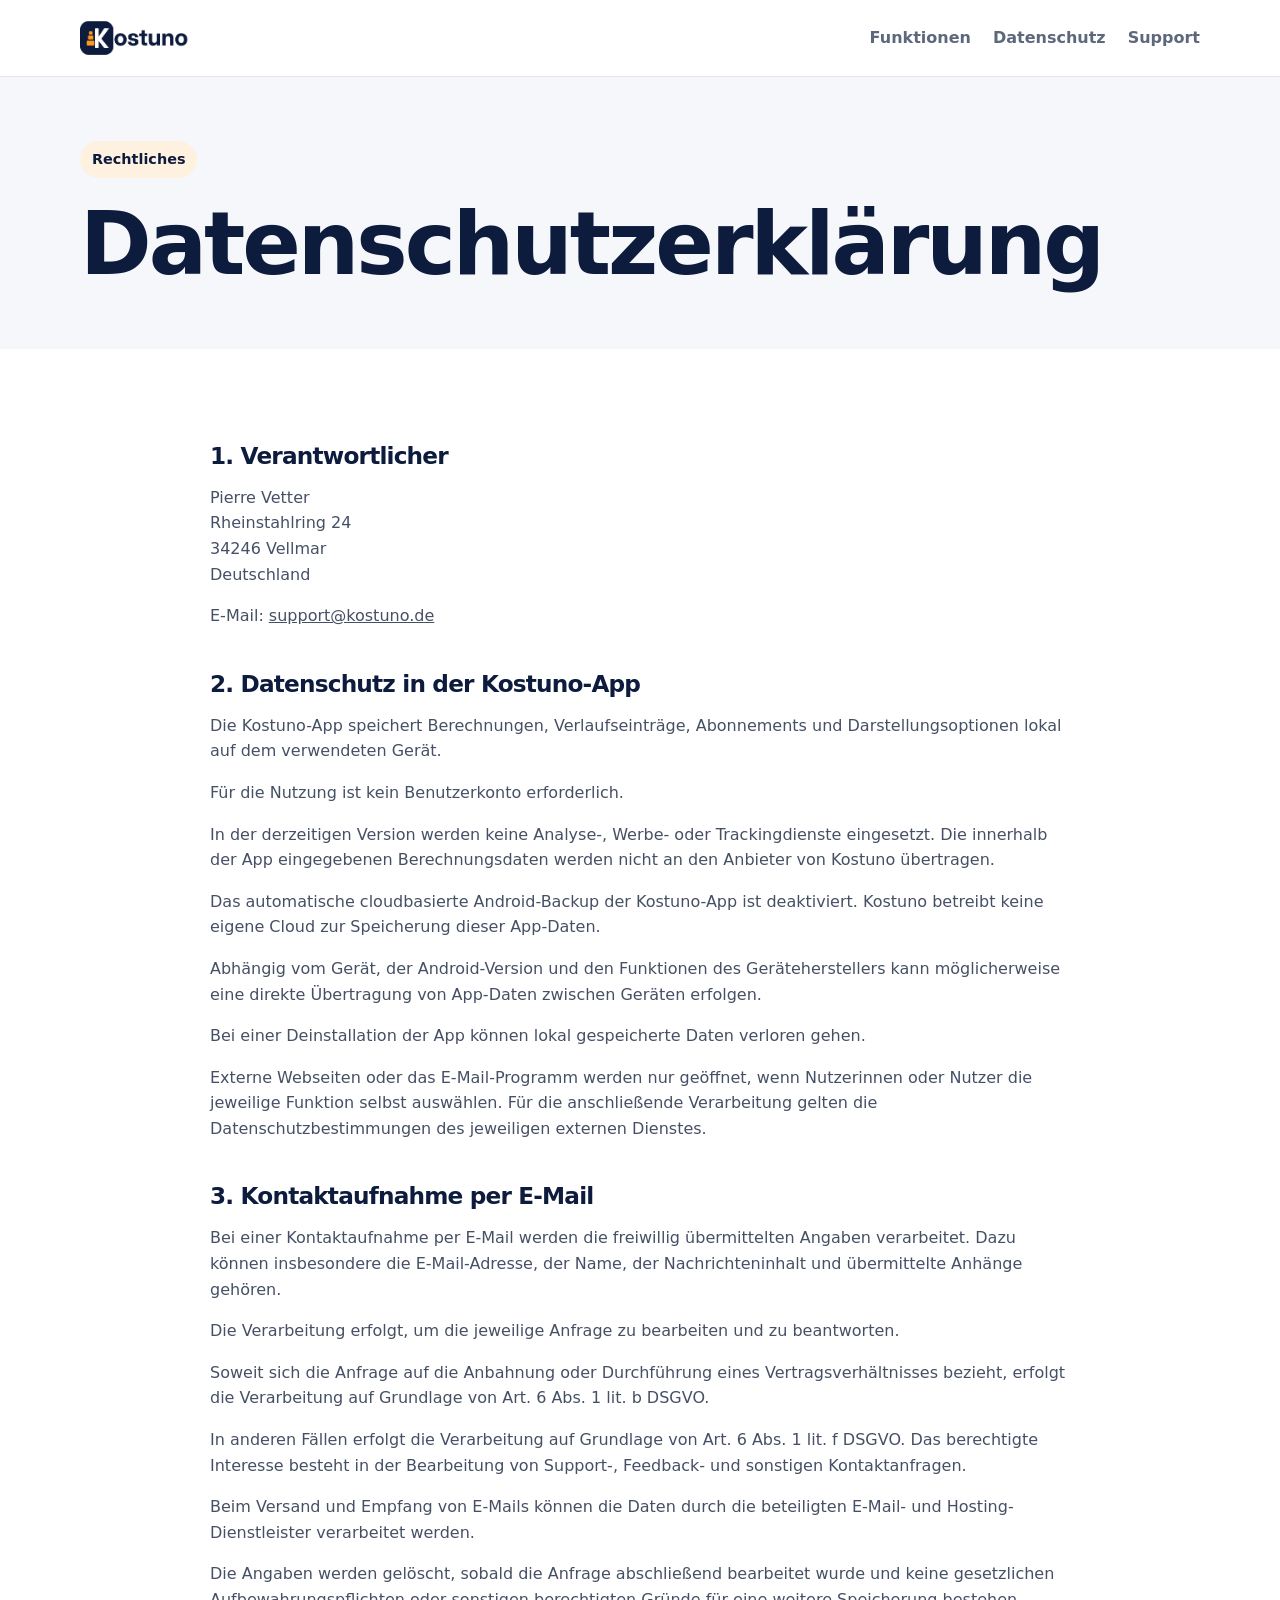
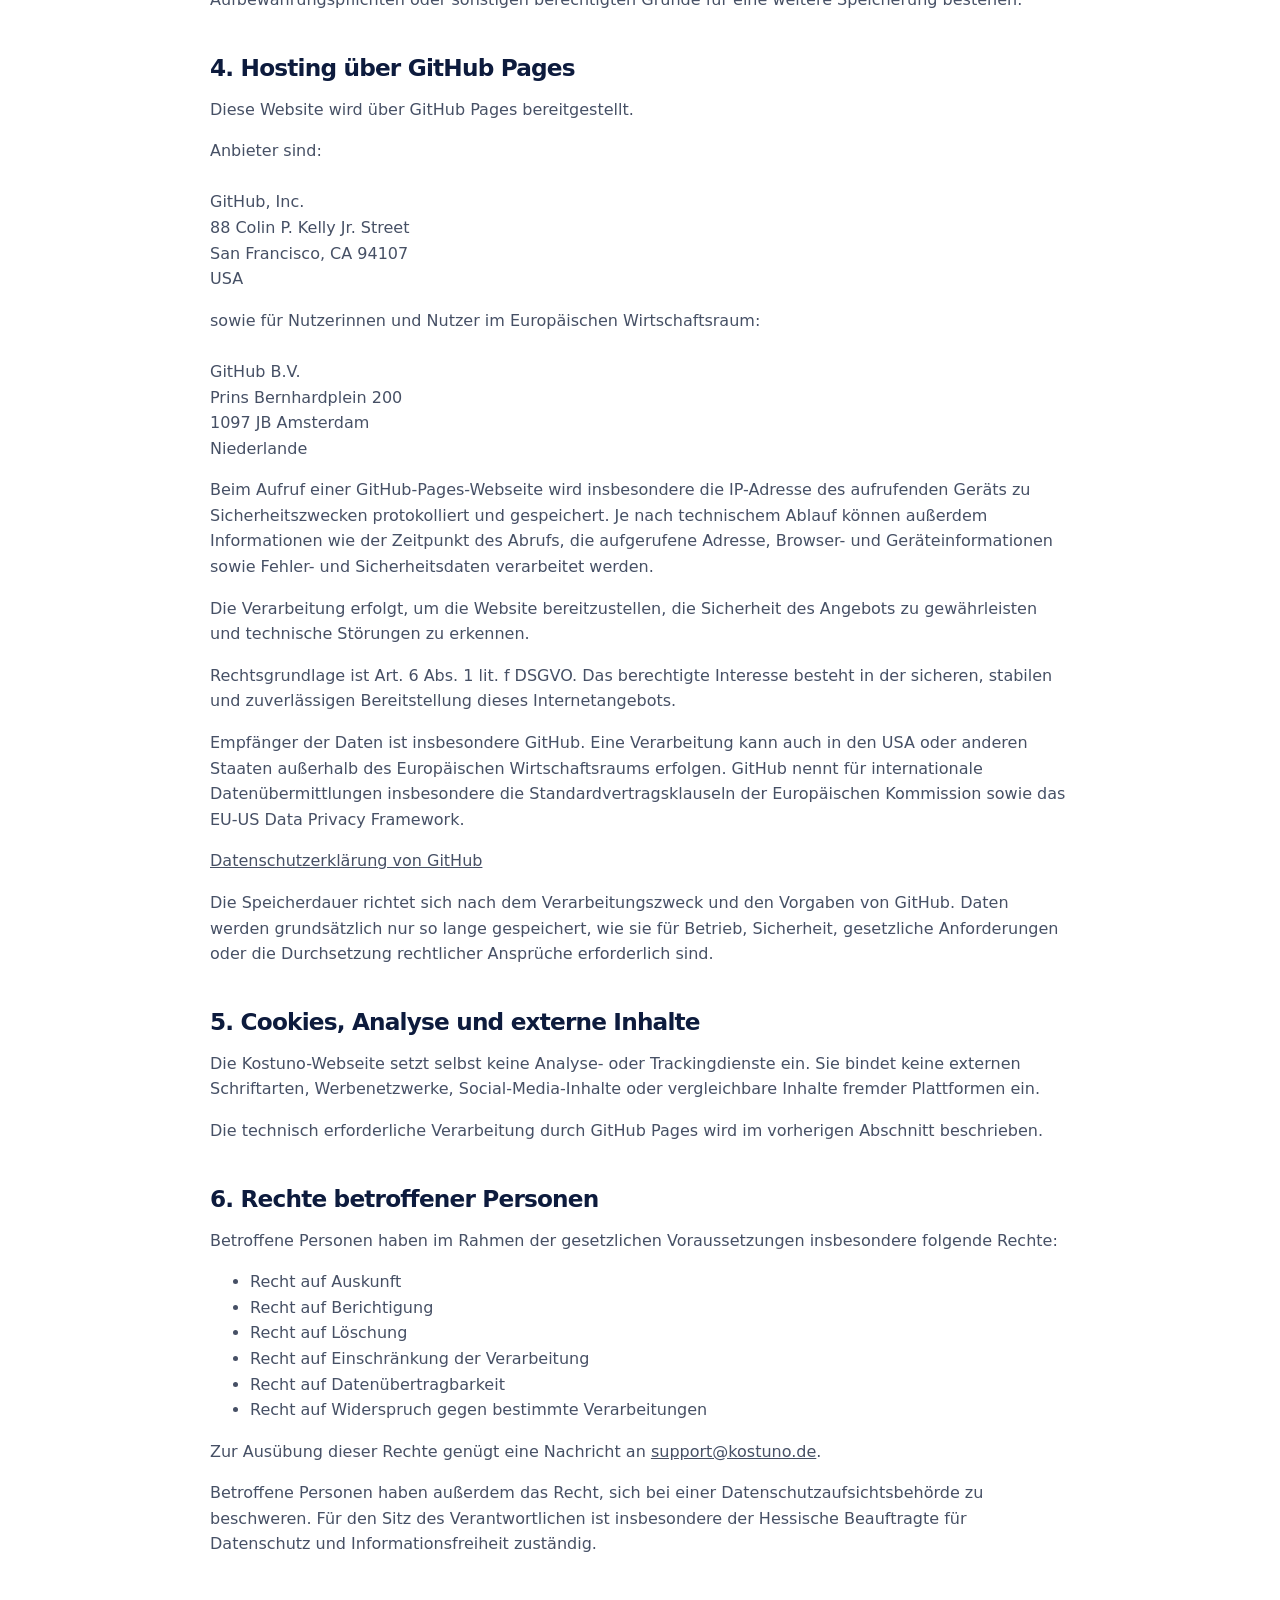
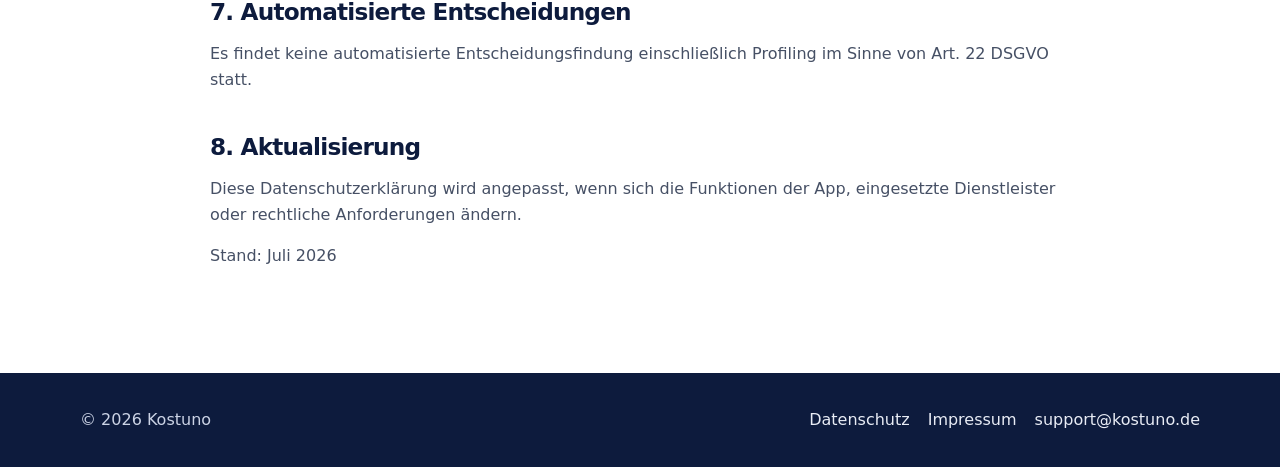
==== datenschutz/index.html @ 2912f92c "Kostuno Wortmarke im Website-Header vereinheitlicht" ====
<!doctype html>
<html lang="de">
<head>
  <meta charset="utf-8"><meta name="viewport" content="width=device-width, initial-scale=1">
  <title>Datenschutzerklärung – Kostuno</title>
  <link rel="icon" href="/assets/kostuno-logo.svg" type="image/svg+xml">
  <link rel="stylesheet" href="/assets/styles.css">
</head>
<body>
<header class="site-header">
  <div class="container header-inner">
    <a class="brand" href="/">
      <img src="/assets/kostuno-header-wordmark.png" alt="Kostuno">
    </a>
    <nav class="nav" aria-label="Hauptnavigation">
      <a href="/#funktionen">Funktionen</a>
      <a href="/datenschutz/">Datenschutz</a>
      <a href="mailto:support@kostuno.de">Support</a>
    </nav>
  </div>
</header>
<main>
  <section class="legal-hero"><div class="container"><p class="eyebrow">Rechtliches</p><h1>Datenschutzerklärung</h1></div></section>
  <article class="legal-layout">
    <h2>1. Verantwortlicher</h2>
    <p>
      Pierre Vetter<br>
      Rheinstahlring 24<br>
      34246 Vellmar<br>
      Deutschland
    </p>
    <p>E-Mail: <a href="mailto:support@kostuno.de">support@kostuno.de</a></p>

    <h2>2. Datenschutz in der Kostuno-App</h2>
    <p>Die Kostuno-App speichert Berechnungen, Verlaufseinträge, Abonnements und Darstellungsoptionen lokal auf dem verwendeten Gerät.</p>
    <p>Für die Nutzung ist kein Benutzerkonto erforderlich.</p>
    <p>In der derzeitigen Version werden keine Analyse-, Werbe- oder Trackingdienste eingesetzt. Die innerhalb der App eingegebenen Berechnungsdaten werden nicht an den Anbieter von Kostuno übertragen.</p>
    <p>Das automatische cloudbasierte Android-Backup der Kostuno-App ist deaktiviert. Kostuno betreibt keine eigene Cloud zur Speicherung dieser App-Daten.</p>
    <p>Abhängig vom Gerät, der Android-Version und den Funktionen des Geräteherstellers kann möglicherweise eine direkte Übertragung von App-Daten zwischen Geräten erfolgen.</p>
    <p>Bei einer Deinstallation der App können lokal gespeicherte Daten verloren gehen.</p>
    <p>Externe Webseiten oder das E-Mail-Programm werden nur geöffnet, wenn Nutzerinnen oder Nutzer die jeweilige Funktion selbst auswählen. Für die anschließende Verarbeitung gelten die Datenschutzbestimmungen des jeweiligen externen Dienstes.</p>

    <h2>3. Kontaktaufnahme per E-Mail</h2>
    <p>Bei einer Kontaktaufnahme per E-Mail werden die freiwillig übermittelten Angaben verarbeitet. Dazu können insbesondere die E-Mail-Adresse, der Name, der Nachrichteninhalt und übermittelte Anhänge gehören.</p>
    <p>Die Verarbeitung erfolgt, um die jeweilige Anfrage zu bearbeiten und zu beantworten.</p>
    <p>Soweit sich die Anfrage auf die Anbahnung oder Durchführung eines Vertragsverhältnisses bezieht, erfolgt die Verarbeitung auf Grundlage von Art. 6 Abs. 1 lit. b DSGVO.</p>
    <p>In anderen Fällen erfolgt die Verarbeitung auf Grundlage von Art. 6 Abs. 1 lit. f DSGVO. Das berechtigte Interesse besteht in der Bearbeitung von Support-, Feedback- und sonstigen Kontaktanfragen.</p>
    <p>Beim Versand und Empfang von E-Mails können die Daten durch die beteiligten E-Mail- und Hosting-Dienstleister verarbeitet werden.</p>
    <p>Die Angaben werden gelöscht, sobald die Anfrage abschließend bearbeitet wurde und keine gesetzlichen Aufbewahrungspflichten oder sonstigen berechtigten Gründe für eine weitere Speicherung bestehen.</p>

    <h2>4. Hosting über GitHub Pages</h2>
    <p>Diese Website wird über GitHub Pages bereitgestellt.</p>
    <p>
      Anbieter sind:<br><br>
      GitHub, Inc.<br>
      88 Colin P. Kelly Jr. Street<br>
      San Francisco, CA 94107<br>
      USA
    </p>
    <p>
      sowie für Nutzerinnen und Nutzer im Europäischen Wirtschaftsraum:<br><br>
      GitHub B.V.<br>
      Prins Bernhardplein 200<br>
      1097 JB Amsterdam<br>
      Niederlande
    </p>
    <p>Beim Aufruf einer GitHub-Pages-Webseite wird insbesondere die IP-Adresse des aufrufenden Geräts zu Sicherheitszwecken protokolliert und gespeichert. Je nach technischem Ablauf können außerdem Informationen wie der Zeitpunkt des Abrufs, die aufgerufene Adresse, Browser- und Geräteinformationen sowie Fehler- und Sicherheitsdaten verarbeitet werden.</p>
    <p>Die Verarbeitung erfolgt, um die Website bereitzustellen, die Sicherheit des Angebots zu gewährleisten und technische Störungen zu erkennen.</p>
    <p>Rechtsgrundlage ist Art. 6 Abs. 1 lit. f DSGVO. Das berechtigte Interesse besteht in der sicheren, stabilen und zuverlässigen Bereitstellung dieses Internetangebots.</p>
    <p>Empfänger der Daten ist insbesondere GitHub. Eine Verarbeitung kann auch in den USA oder anderen Staaten außerhalb des Europäischen Wirtschaftsraums erfolgen. GitHub nennt für internationale Datenübermittlungen insbesondere die Standardvertragsklauseln der Europäischen Kommission sowie das EU-US Data Privacy Framework.</p>
    <p><a href="https://docs.github.com/en/site-policy/privacy-policies/github-general-privacy-statement" target="_blank" rel="noopener noreferrer">Datenschutzerklärung von GitHub</a></p>
    <p>Die Speicherdauer richtet sich nach dem Verarbeitungszweck und den Vorgaben von GitHub. Daten werden grundsätzlich nur so lange gespeichert, wie sie für Betrieb, Sicherheit, gesetzliche Anforderungen oder die Durchsetzung rechtlicher Ansprüche erforderlich sind.</p>

    <h2>5. Cookies, Analyse und externe Inhalte</h2>
    <p>Die Kostuno-Webseite setzt selbst keine Analyse- oder Trackingdienste ein. Sie bindet keine externen Schriftarten, Werbenetzwerke, Social-Media-Inhalte oder vergleichbare Inhalte fremder Plattformen ein.</p>
    <p>Die technisch erforderliche Verarbeitung durch GitHub Pages wird im vorherigen Abschnitt beschrieben.</p>

    <h2>6. Rechte betroffener Personen</h2>
    <p>Betroffene Personen haben im Rahmen der gesetzlichen Voraussetzungen insbesondere folgende Rechte:</p>
    <ul>
      <li>Recht auf Auskunft</li>
      <li>Recht auf Berichtigung</li>
      <li>Recht auf Löschung</li>
      <li>Recht auf Einschränkung der Verarbeitung</li>
      <li>Recht auf Datenübertragbarkeit</li>
      <li>Recht auf Widerspruch gegen bestimmte Verarbeitungen</li>
    </ul>
    <p>Zur Ausübung dieser Rechte genügt eine Nachricht an <a href="mailto:support@kostuno.de">support@kostuno.de</a>.</p>
    <p>Betroffene Personen haben außerdem das Recht, sich bei einer Datenschutzaufsichtsbehörde zu beschweren. Für den Sitz des Verantwortlichen ist insbesondere der Hessische Beauftragte für Datenschutz und Informationsfreiheit zuständig.</p>

    <h2>7. Automatisierte Entscheidungen</h2>
    <p>Es findet keine automatisierte Entscheidungsfindung einschließlich Profiling im Sinne von Art. 22 DSGVO statt.</p>

    <h2>8. Aktualisierung</h2>
    <p>Diese Datenschutzerklärung wird angepasst, wenn sich die Funktionen der App, eingesetzte Dienstleister oder rechtliche Anforderungen ändern.</p>
    <p>Stand: Juli 2026</p>
  </article>
</main>
<footer class="site-footer">
  <div class="container footer-inner">
    <div>© 2026 Kostuno</div>
    <div class="footer-links">
      <a href="/datenschutz/">Datenschutz</a>
      <a href="/impressum/">Impressum</a>
      <a href="mailto:support@kostuno.de">support@kostuno.de</a>
    </div>
  </div>
</footer>
</body>
</html>
---- assets/styles.css ----
:root {
  --navy: #0d1b3d;
  --navy-soft: #16264d;
  --orange: #ff9a1f;
  --orange-soft: #fff1df;
  --ink: #172033;
  --muted: #5e687c;
  --surface: #ffffff;
  --surface-soft: #f5f7fb;
  --line: #dde3ee;
  --shadow: 0 20px 55px rgba(13, 27, 61, 0.12);
  --radius-lg: 28px;
  --radius-md: 18px;
  --radius-sm: 12px;
  --max-width: 1120px;
}
* { box-sizing: border-box; }
html { scroll-behavior: smooth; }
body {
  margin: 0;
  color: var(--ink);
  background: var(--surface);
  font-family: Inter, ui-sans-serif, system-ui, -apple-system, BlinkMacSystemFont, "Segoe UI", sans-serif;
  line-height: 1.6;
  -webkit-font-smoothing: antialiased;
}
a { color: inherit; }
img, svg { display: block; max-width: 100%; }
.container { width: min(calc(100% - 40px), var(--max-width)); margin-inline: auto; }
.site-header {
  position: sticky; top: 0; z-index: 10;
  border-bottom: 1px solid rgba(221, 227, 238, 0.9);
  background: rgba(255,255,255,.92); backdrop-filter: blur(16px);
}
.header-inner { min-height: 76px; display: flex; align-items: center; justify-content: space-between; gap: 24px; }
.brand {
  display: inline-flex; align-items: center; text-decoration: none;
}
.brand img { width: auto; height: 42px; }
.nav { display: flex; align-items: center; gap: 22px; }
.nav a { text-decoration: none; color: var(--muted); font-weight: 650; }
.nav a:hover, .nav a:focus-visible { color: var(--navy); }
.hero {
  overflow: hidden; padding: 86px 0 76px;
  background: radial-gradient(circle at 80% 16%, rgba(255,154,31,.18), transparent 28rem),
              linear-gradient(180deg, #fff 0%, #f7f9fd 100%);
}
.hero-grid { display: grid; grid-template-columns: 1.08fr .92fr; align-items: center; gap: 64px; }
.eyebrow {
  display: inline-flex; align-items: center; gap: 8px; margin: 0 0 18px; padding: 7px 12px;
  border-radius: 999px; color: var(--navy); background: var(--orange-soft);
  font-size: .9rem; font-weight: 750;
}
h1,h2,h3 { margin-top: 0; color: var(--navy); line-height: 1.12; letter-spacing: -.035em; }
h1 { max-width: 760px; margin-bottom: 24px; font-size: clamp(2.8rem,7vw,5.4rem); }
h2 { font-size: clamp(2rem,4vw,3.15rem); }
h3 { font-size: 1.25rem; }
.lead { max-width: 670px; margin: 0 0 30px; color: var(--muted); font-size: clamp(1.08rem,2vw,1.28rem); }
.actions { display: flex; flex-wrap: wrap; gap: 14px; align-items: center; }
.button {
  display: inline-flex; min-height: 50px; align-items: center; justify-content: center; gap: 9px;
  padding: 12px 20px; border: 1px solid transparent; border-radius: 14px;
  text-decoration: none; font-weight: 760;
}
.button-primary { color: #fff; background: var(--navy); box-shadow: 0 12px 26px rgba(13,27,61,.2); }
.button-secondary { color: var(--navy); border-color: var(--line); background: var(--surface); }
.button-disabled { color: #7a8291; border-color: var(--line); background: #eef1f6; cursor: not-allowed; }
.hero-note { margin-top: 18px; color: var(--muted); font-size: .92rem; }
.phone-shell {
  width: min(100%,390px); margin-inline: auto; padding: 14px; border-radius: 42px;
  background: var(--navy); box-shadow: var(--shadow); transform: rotate(2deg);
}
.phone-screen { min-height: 620px; padding: 34px 24px 24px; border-radius: 31px; background: var(--surface-soft); }
.phone-logo { width: 74px; height: 74px; margin-bottom: 26px; padding: 11px; border-radius: 21px; background: var(--navy); }
.phone-title { margin-bottom: 5px; font-size: 1.72rem; font-weight: 850; color: var(--navy); }
.phone-subtitle { margin: 0 0 24px; color: var(--muted); }
.mini-card {
  display: grid; grid-template-columns: 48px 1fr; align-items: center; gap: 14px;
  margin-bottom: 13px; padding: 16px; border: 1px solid var(--line); border-radius: 17px;
  background: var(--surface); box-shadow: 0 8px 24px rgba(13,27,61,.05);
}
.mini-icon {
  display: grid; width: 48px; height: 48px; place-items: center; border-radius: 14px;
  color: var(--navy); background: var(--orange-soft); font-size: 1.4rem;
}
.mini-card strong { display: block; color: var(--navy); }
.mini-card span { color: var(--muted); font-size: .88rem; }
.section { padding: 86px 0; }
.section-soft { background: var(--surface-soft); }
.section-heading { max-width: 760px; margin-bottom: 42px; }
.section-heading p { color: var(--muted); font-size: 1.08rem; }
.feature-grid { display: grid; grid-template-columns: repeat(4,1fr); gap: 18px; }
.feature-card {
  padding: 24px; border: 1px solid var(--line); border-radius: var(--radius-md);
  background: var(--surface); box-shadow: 0 10px 30px rgba(13,27,61,.055);
}
.feature-symbol {
  display: grid; width: 48px; height: 48px; margin-bottom: 18px; place-items: center;
  border-radius: 14px; color: var(--navy); background: var(--orange-soft); font-size: 1.38rem;
}
.feature-card p { margin-bottom: 0; color: var(--muted); }
.privacy-panel {
  display: grid; grid-template-columns: auto 1fr; gap: 26px; padding: 34px;
  border-radius: var(--radius-lg); color: #fff; background: var(--navy); box-shadow: var(--shadow);
}
.privacy-icon {
  display: grid; width: 66px; height: 66px; place-items: center; border-radius: 19px;
  color: var(--navy); background: var(--orange); font-size: 1.8rem;
}
.privacy-panel h2 { margin-bottom: 12px; color: #fff; }
.privacy-panel p { margin: 0; color: #d7deee; }
.cta-card {
  display: flex; align-items: center; justify-content: space-between; gap: 28px; padding: 36px;
  border: 1px solid var(--line); border-radius: var(--radius-lg);
  background: var(--surface); box-shadow: var(--shadow);
}
.cta-card p { margin-bottom: 0; color: var(--muted); }
.site-footer { padding: 34px 0; color: #cbd3e5; background: var(--navy); }
.footer-inner { display: flex; align-items: center; justify-content: space-between; gap: 24px; }
.footer-links { display: flex; flex-wrap: wrap; gap: 18px; }
.footer-links a { color: #e8ecf5; text-decoration: none; }
.legal-hero { padding: 64px 0 32px; background: var(--surface-soft); }
.legal-layout { width: min(calc(100% - 40px),860px); margin: 0 auto; padding: 52px 0 88px; }
.notice {
  margin-bottom: 28px; padding: 18px 20px; border: 1px solid #f3c688;
  border-radius: var(--radius-sm); color: #68400d; background: #fff7ea;
}
.legal-layout h2 { margin-top: 42px; margin-bottom: 14px; font-size: 1.45rem; }
.legal-layout p, .legal-layout li { color: #465065; }
.placeholder {
  display: inline-block; padding: 1px 6px; border-radius: 5px;
  color: #8e3b00; background: #ffe6cd; font-weight: 720;
}
@media (max-width: 900px) {
  .hero-grid { grid-template-columns: 1fr; }
  .phone-shell { width: min(100%,360px); }
  .feature-grid { grid-template-columns: repeat(2,1fr); }
  .cta-card { align-items: flex-start; flex-direction: column; }
}
@media (max-width: 640px) {
  .container { width: min(calc(100% - 28px),var(--max-width)); }
  .header-inner { min-height: 68px; }
  .nav a:not(:last-child) { display: none; }
  .hero { padding: 58px 0; }
  .section { padding: 64px 0; }
  .feature-grid { grid-template-columns: 1fr; }
  .privacy-panel { grid-template-columns: 1fr; }
  .footer-inner { align-items: flex-start; flex-direction: column; }
  .phone-screen { min-height: 560px; }
}
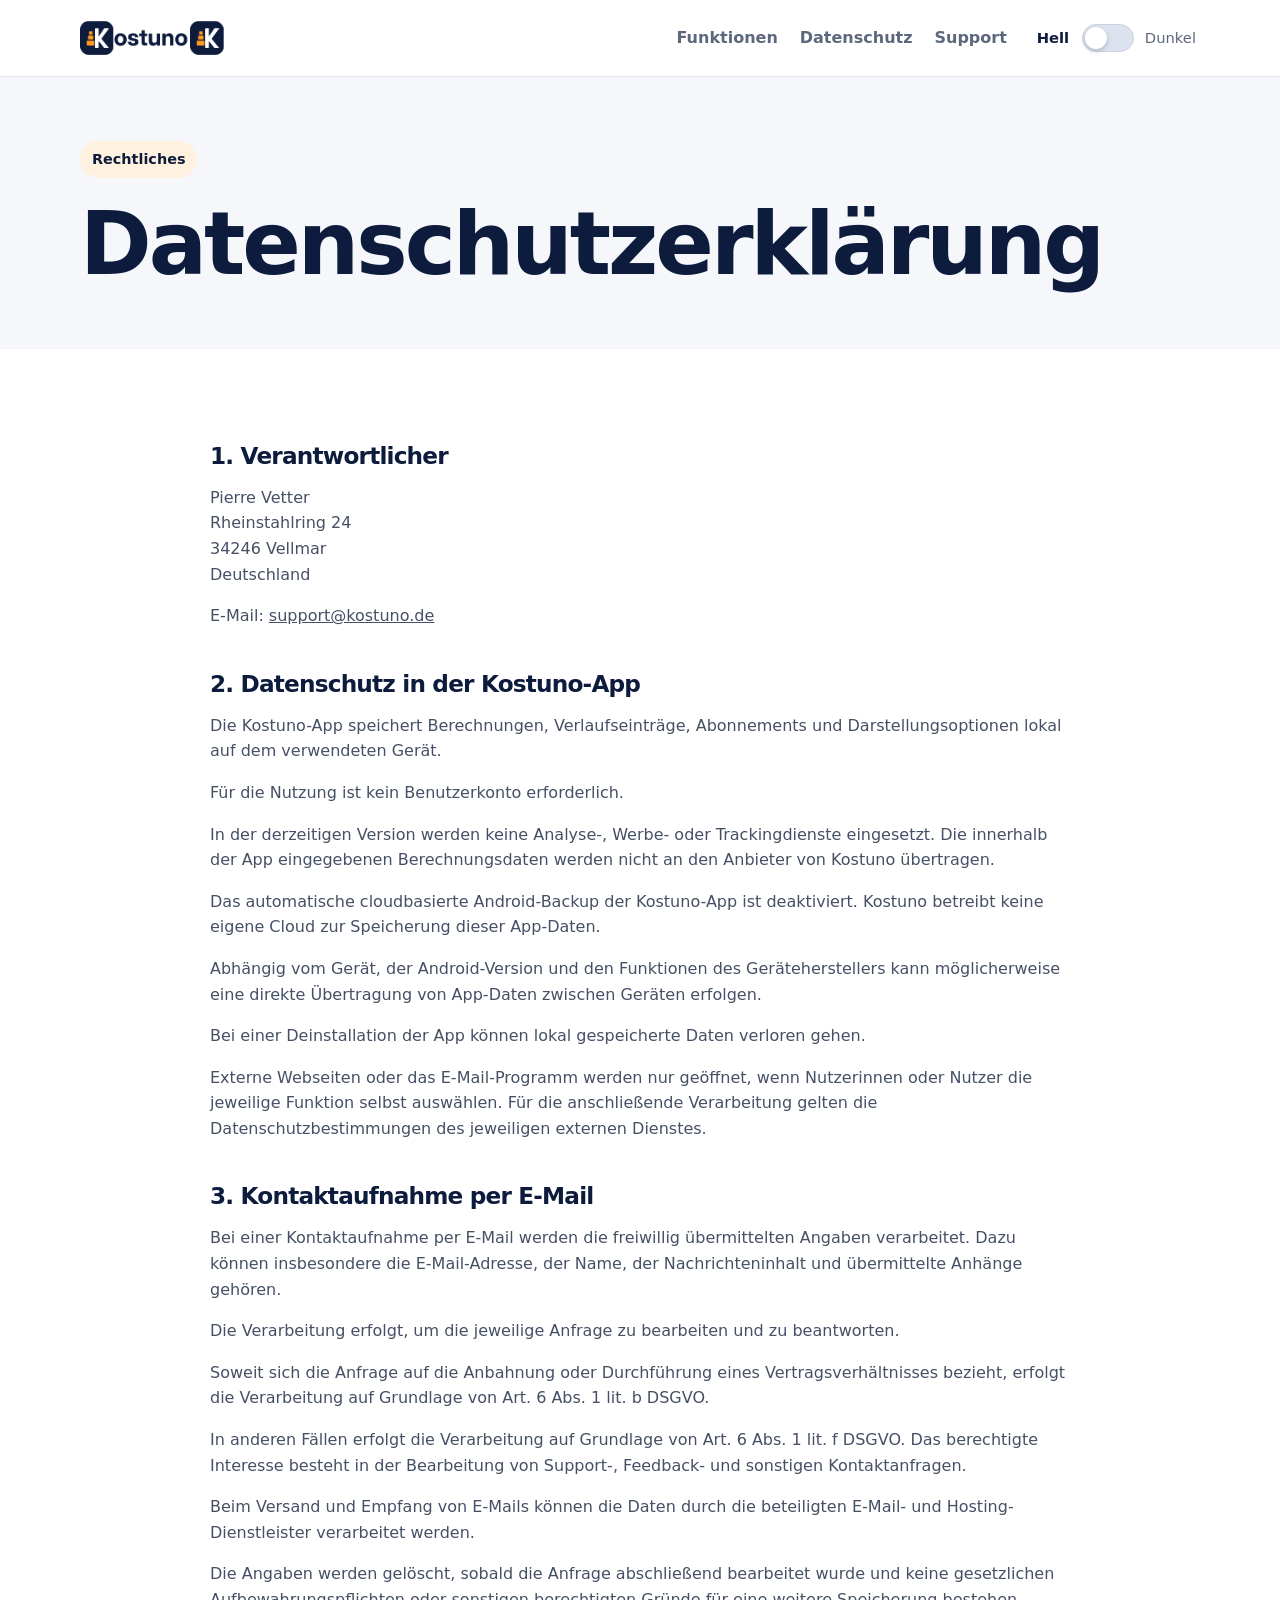
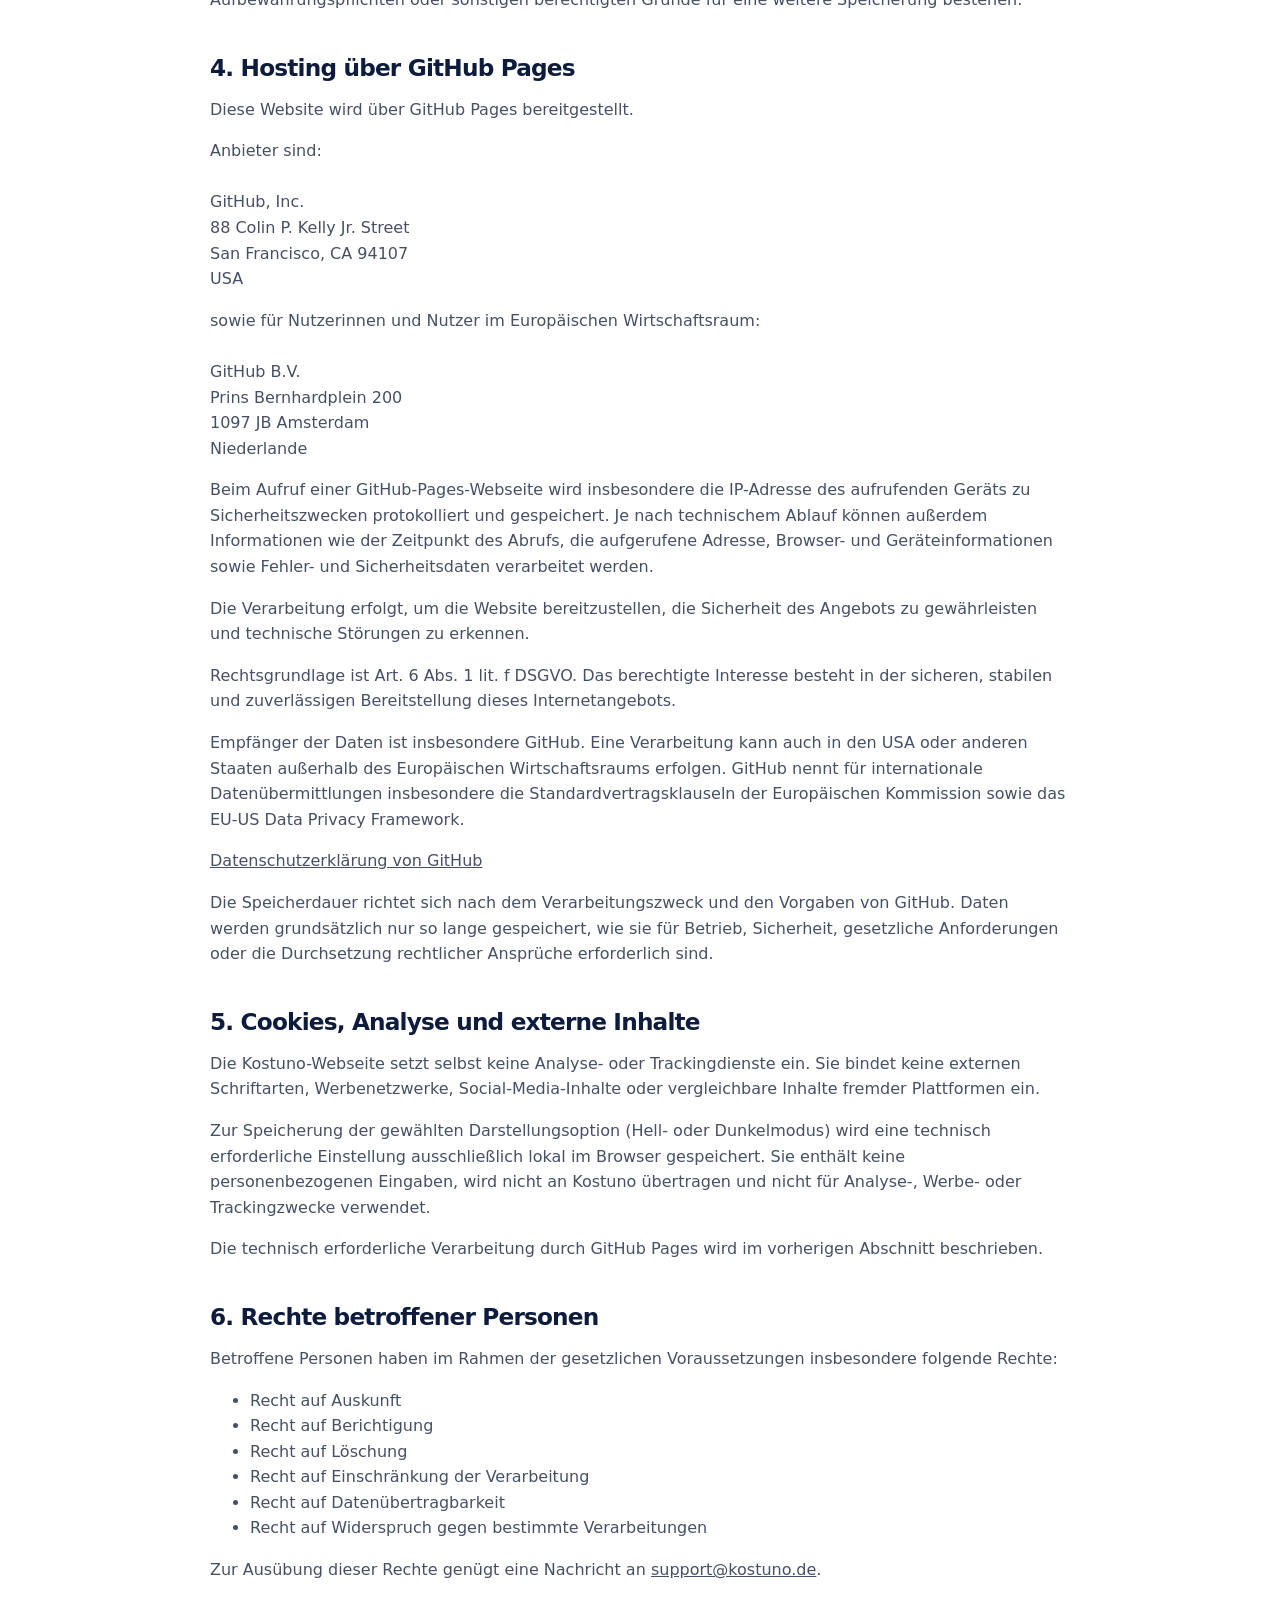
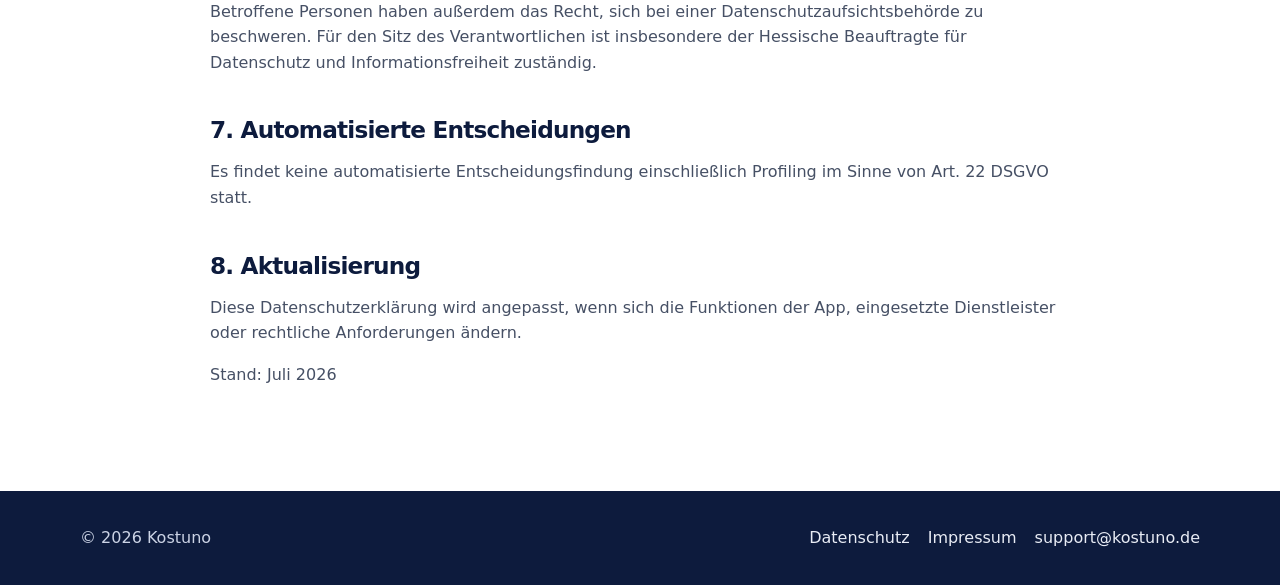
==== commit 0606195d: "Hell- und Dunkelmodus für Webseite ergänzt" ====
--- a/datenschutz/index.html
+++ b/datenschutz/index.html
@@ -2,21 +2,38 @@
 <html lang="de">
 <head>
   <meta charset="utf-8"><meta name="viewport" content="width=device-width, initial-scale=1">
+  <meta name="theme-color" content="#FFFFFF">
   <title>Datenschutzerklärung – Kostuno</title>
   <link rel="icon" href="/assets/kostuno-logo.svg" type="image/svg+xml">
-  <link rel="stylesheet" href="/assets/styles.css">
+  <script>(function(){var t;try{t=localStorage.getItem('kostuno-theme')}catch(e){}if(t!=='light'&&t!=='dark')t=matchMedia('(prefers-color-scheme: dark)').matches?'dark':'light';document.documentElement.dataset.theme=t})()</script>
+  <link rel="stylesheet" href="/assets/styles.css?v=20260715-3">
+  <script src="/assets/theme.js?v=20260715-1" defer></script>
 </head>
 <body>
 <header class="site-header">
   <div class="container header-inner">
-    <a class="brand" href="/">
-      <img src="/assets/kostuno-header-wordmark.png" alt="Kostuno">
+    <a class="brand" href="/" aria-label="Kostuno">
+      <img
+        class="brand-wordmark brand-wordmark-light"
+        src="/assets/kostuno-header-wordmark.png"
+        alt="Kostuno"
+        width="111"
+        height="42"
+      >
+      <img class="brand-wordmark brand-wordmark-dark" src="/assets/kostuno-header-wordmark-dark.png" alt="" aria-hidden="true" width="111" height="42">
     </a>
-    <nav class="nav" aria-label="Hauptnavigation">
-      <a href="/#funktionen">Funktionen</a>
-      <a href="/datenschutz/">Datenschutz</a>
-      <a href="mailto:support@kostuno.de">Support</a>
-    </nav>
+    <div class="header-actions">
+      <nav class="nav" aria-label="Hauptnavigation">
+        <a href="/#funktionen">Funktionen</a>
+        <a href="/datenschutz/">Datenschutz</a>
+        <a href="mailto:support@kostuno.de">Support</a>
+      </nav>
+      <div class="theme-control" aria-label="Darstellung auswählen">
+        <button class="theme-choice theme-choice-light" type="button" data-theme-choice="light">Hell</button>
+        <label class="theme-switch"><input class="theme-switch-input" type="checkbox" aria-label="Zwischen Hell- und Dunkelmodus wechseln"><span class="theme-switch-track" aria-hidden="true"><span class="theme-switch-thumb"></span></span></label>
+        <button class="theme-choice theme-choice-dark" type="button" data-theme-choice="dark">Dunkel</button>
+      </div>
+    </div>
   </div>
 </header>
 <main>
@@ -73,6 +90,7 @@
 
     <h2>5. Cookies, Analyse und externe Inhalte</h2>
     <p>Die Kostuno-Webseite setzt selbst keine Analyse- oder Trackingdienste ein. Sie bindet keine externen Schriftarten, Werbenetzwerke, Social-Media-Inhalte oder vergleichbare Inhalte fremder Plattformen ein.</p>
+    <p>Zur Speicherung der gewählten Darstellungsoption (Hell- oder Dunkelmodus) wird eine technisch erforderliche Einstellung ausschließlich lokal im Browser gespeichert. Sie enthält keine personenbezogenen Eingaben, wird nicht an Kostuno übertragen und nicht für Analyse-, Werbe- oder Trackingzwecke verwendet.</p>
     <p>Die technisch erforderliche Verarbeitung durch GitHub Pages wird im vorherigen Abschnitt beschrieben.</p>
 
     <h2>6. Rechte betroffener Personen</h2>
--- a/assets/styles.css
+++ b/assets/styles.css
@@ -1,14 +1,30 @@
 :root {
-  --navy: #0d1b3d;
-  --navy-soft: #16264d;
-  --orange: #ff9a1f;
-  --orange-soft: #fff1df;
-  --ink: #172033;
+  color-scheme: light;
+  --brand-navy: #0d1b3d;
+  --brand-navy-soft: #16264d;
+  --brand-orange: #ff9a1f;
+  --page-bg: #ffffff;
+  --page-soft: #f5f7fb;
+  --surface: #ffffff;
+  --surface-elevated: #ffffff;
+  --text: #172033;
+  --heading: #0d1b3d;
   --muted: #5e687c;
-  --surface: #ffffff;
-  --surface-soft: #f5f7fb;
   --line: #dde3ee;
-  --shadow: 0 20px 55px rgba(13, 27, 61, 0.12);
+  --header-bg: rgba(255, 255, 255, 0.92);
+  --header-line: rgba(221, 227, 238, 0.90);
+  --card-shadow: 0 20px 55px rgba(13, 27, 61, 0.12);
+  --orange-soft-theme: #fff1df;
+  --disabled-bg: #eef1f6;
+  --disabled-text: #7a8291;
+  --legal-text: #465065;
+  --navy: var(--brand-navy);
+  --navy-soft: var(--brand-navy-soft);
+  --orange: var(--brand-orange);
+  --orange-soft: var(--orange-soft-theme);
+  --ink: var(--text);
+  --surface-soft: var(--page-soft);
+  --shadow: var(--card-shadow);
   --radius-lg: 28px;
   --radius-md: 18px;
   --radius-sm: 12px;
@@ -19,31 +35,43 @@
 body {
   margin: 0;
   color: var(--ink);
-  background: var(--surface);
+  background: var(--page-bg);
   font-family: Inter, ui-sans-serif, system-ui, -apple-system, BlinkMacSystemFont, "Segoe UI", sans-serif;
   line-height: 1.6;
   -webkit-font-smoothing: antialiased;
 }
 a { color: inherit; }
+a:focus-visible, .button:focus-visible { outline: 3px solid var(--brand-orange); outline-offset: 3px; }
 img, svg { display: block; max-width: 100%; }
 .container { width: min(calc(100% - 40px), var(--max-width)); margin-inline: auto; }
 .site-header {
   position: sticky; top: 0; z-index: 10;
-  border-bottom: 1px solid rgba(221, 227, 238, 0.9);
-  background: rgba(255,255,255,.92); backdrop-filter: blur(16px);
+  border-bottom: 1px solid var(--header-line);
+  background: var(--header-bg); backdrop-filter: blur(16px);
 }
 .header-inner { min-height: 76px; display: flex; align-items: center; justify-content: space-between; gap: 24px; }
 .brand {
-  display: inline-flex; align-items: center; text-decoration: none;
-}
-.brand img { width: auto; height: 42px; }
+  display: inline-flex;
+  align-items: center;
+  flex: 0 0 auto;
+  line-height: 0;
+  text-decoration: none;
+}
+.brand-wordmark-dark { display: none; }
+.brand-wordmark {
+  display: block;
+  width: auto;
+  height: 42px;
+  max-width: 111px;
+  object-fit: contain;
+}
 .nav { display: flex; align-items: center; gap: 22px; }
 .nav a { text-decoration: none; color: var(--muted); font-weight: 650; }
-.nav a:hover, .nav a:focus-visible { color: var(--navy); }
+.nav a:hover, .nav a:focus-visible { color: var(--heading); }
 .hero {
   overflow: hidden; padding: 86px 0 76px;
   background: radial-gradient(circle at 80% 16%, rgba(255,154,31,.18), transparent 28rem),
-              linear-gradient(180deg, #fff 0%, #f7f9fd 100%);
+              linear-gradient(180deg, var(--page-bg) 0%, var(--page-soft) 100%);
 }
 .hero-grid { display: grid; grid-template-columns: 1.08fr .92fr; align-items: center; gap: 64px; }
 .eyebrow {
@@ -51,7 +79,7 @@
   border-radius: 999px; color: var(--navy); background: var(--orange-soft);
   font-size: .9rem; font-weight: 750;
 }
-h1,h2,h3 { margin-top: 0; color: var(--navy); line-height: 1.12; letter-spacing: -.035em; }
+h1,h2,h3 { margin-top: 0; color: var(--heading); line-height: 1.12; letter-spacing: -.035em; }
 h1 { max-width: 760px; margin-bottom: 24px; font-size: clamp(2.8rem,7vw,5.4rem); }
 h2 { font-size: clamp(2rem,4vw,3.15rem); }
 h3 { font-size: 1.25rem; }
@@ -64,7 +92,7 @@
 }
 .button-primary { color: #fff; background: var(--navy); box-shadow: 0 12px 26px rgba(13,27,61,.2); }
 .button-secondary { color: var(--navy); border-color: var(--line); background: var(--surface); }
-.button-disabled { color: #7a8291; border-color: var(--line); background: #eef1f6; cursor: not-allowed; }
+.button-disabled { color: var(--disabled-text); border-color: var(--line); background: var(--disabled-bg); cursor: not-allowed; }
 .hero-note { margin-top: 18px; color: var(--muted); font-size: .92rem; }
 .phone-shell {
   width: min(100%,390px); margin-inline: auto; padding: 14px; border-radius: 42px;
@@ -72,7 +100,7 @@
 }
 .phone-screen { min-height: 620px; padding: 34px 24px 24px; border-radius: 31px; background: var(--surface-soft); }
 .phone-logo { width: 74px; height: 74px; margin-bottom: 26px; padding: 11px; border-radius: 21px; background: var(--navy); }
-.phone-title { margin-bottom: 5px; font-size: 1.72rem; font-weight: 850; color: var(--navy); }
+.phone-title { margin-bottom: 5px; font-size: 1.72rem; font-weight: 850; color: var(--heading); }
 .phone-subtitle { margin: 0 0 24px; color: var(--muted); }
 .mini-card {
   display: grid; grid-template-columns: 48px 1fr; align-items: center; gap: 14px;
@@ -81,9 +109,9 @@
 }
 .mini-icon {
   display: grid; width: 48px; height: 48px; place-items: center; border-radius: 14px;
-  color: var(--navy); background: var(--orange-soft); font-size: 1.4rem;
-}
-.mini-card strong { display: block; color: var(--navy); }
+  color: var(--heading); background: var(--orange-soft); font-size: 1.4rem;
+}
+.mini-card strong { display: block; color: var(--heading); }
 .mini-card span { color: var(--muted); font-size: .88rem; }
 .section { padding: 86px 0; }
 .section-soft { background: var(--surface-soft); }
@@ -96,7 +124,7 @@
 }
 .feature-symbol {
   display: grid; width: 48px; height: 48px; margin-bottom: 18px; place-items: center;
-  border-radius: 14px; color: var(--navy); background: var(--orange-soft); font-size: 1.38rem;
+  border-radius: 14px; color: var(--heading); background: var(--orange-soft); font-size: 1.38rem;
 }
 .feature-card p { margin-bottom: 0; color: var(--muted); }
 .privacy-panel {
@@ -126,12 +154,110 @@
   border-radius: var(--radius-sm); color: #68400d; background: #fff7ea;
 }
 .legal-layout h2 { margin-top: 42px; margin-bottom: 14px; font-size: 1.45rem; }
-.legal-layout p, .legal-layout li { color: #465065; }
+.legal-layout p, .legal-layout li { color: var(--legal-text); }
 .placeholder {
   display: inline-block; padding: 1px 6px; border-radius: 5px;
   color: #8e3b00; background: #ffe6cd; font-weight: 720;
 }
+.header-actions { display: flex; align-items: center; gap: 24px; }
+.theme-control { display: flex; align-items: center; gap: 7px; white-space: nowrap; }
+.theme-choice {
+  min-width: 44px; min-height: 40px; padding: 6px 4px; border: 0; border-radius: 8px;
+  color: var(--muted); background: transparent; font: inherit; font-size: .92rem;
+  cursor: pointer; transition: color 180ms, background-color 180ms;
+}
+.theme-choice-light { color: #0d1b3d; font-weight: 750; }
+.theme-switch { position: relative; display: inline-flex; min-width: 52px; min-height: 40px; align-items: center; cursor: pointer; }
+.theme-switch-input { position: absolute; width: 1px; height: 1px; margin: -1px; opacity: 0; }
+.theme-switch-track {
+  position: relative; display: block; width: 52px; height: 28px; border: 1px solid #cbd3df;
+  border-radius: 999px; background: #dde3ee;
+  transition: background-color 180ms, border-color 180ms;
+}
+.theme-switch-thumb {
+  position: absolute; top: 2px; left: 2px; width: 22px; height: 22px; border-radius: 50%;
+  background: #fff; box-shadow: 0 2px 5px rgba(13, 27, 61, .22); transition: transform 180ms;
+}
+.theme-choice:hover { background: var(--page-soft); }
+.theme-choice:focus-visible,
+.theme-switch:has(.theme-switch-input:focus-visible) { outline: 3px solid var(--brand-orange); outline-offset: 2px; }
+
+:root[data-theme="dark"] {
+  color-scheme: dark;
+  --page-bg: #0f1115;
+  --page-soft: #13171c;
+  --surface: #171c22;
+  --surface-elevated: #1b2128;
+  --text: #f2f4f8;
+  --heading: #f7f9fc;
+  --muted: #b5beca;
+  --line: #353d47;
+  --header-bg: rgba(15, 17, 21, 0.92);
+  --header-line: rgba(70, 79, 91, 0.75);
+  --card-shadow: 0 20px 55px rgba(0, 0, 0, 0.32);
+  --orange-soft-theme: #3a2a17;
+  --disabled-bg: #242a32;
+  --disabled-text: #aab3bf;
+  --legal-text: #f2f4f8;
+}
+:root[data-theme="dark"] .brand-wordmark-light { display: none; }
+:root[data-theme="dark"] .brand-wordmark-dark { display: block; }
+:root[data-theme="dark"] .theme-choice-light { color: #b5beca; font-weight: 400; }
+:root[data-theme="dark"] .theme-choice-dark { color: #ffb75e; font-weight: 750; }
+:root[data-theme="dark"] .theme-switch-track { border-color: #ff9a1f; background: #ff9a1f; }
+:root[data-theme="dark"] .theme-switch-thumb { transform: translateX(24px); }
+:root[data-theme="dark"] .hero {
+  background: radial-gradient(circle at 80% 16%, rgba(255,154,31,.18), transparent 28rem),
+              linear-gradient(180deg, #0f1115 0%, #13171c 100%);
+}
+:root[data-theme="dark"] .eyebrow { color: #ffb75e; }
+:root[data-theme="dark"] .button-primary { color: #0f1115; background: #ff9a1f; box-shadow: 0 12px 26px rgba(0,0,0,.28); }
+:root[data-theme="dark"] .button-secondary { color: var(--heading); background: var(--surface-elevated); }
+:root[data-theme="dark"] .button-disabled { color: #aab3bf; background: #242a32; }
+:root[data-theme="dark"] .phone-shell { border: 1px solid #46505c; background: #090b0e; }
+:root[data-theme="dark"] .phone-screen { background: #13171c; }
+:root[data-theme="dark"] .phone-logo { background: #0d1b3d; }
+:root[data-theme="dark"] .phone-title,
+:root[data-theme="dark"] .mini-card strong { color: var(--heading); }
+:root[data-theme="dark"] .mini-card,
+:root[data-theme="dark"] .feature-card,
+:root[data-theme="dark"] .cta-card { background: var(--surface-elevated); box-shadow: 0 8px 24px rgba(0,0,0,.2); }
+:root[data-theme="dark"] .mini-icon,
+:root[data-theme="dark"] .feature-symbol { color: #ffb75e; }
+:root[data-theme="dark"] .privacy-panel { background: #16264d; }
+:root[data-theme="dark"] .legal-layout p,
+:root[data-theme="dark"] .legal-layout li { color: var(--text); }
+:root[data-theme="dark"] .notice { color: #ffd39b; border-color: #805725; background: #332515; }
+:root[data-theme="dark"] .placeholder { color: #ffc987; background: #4a2b14; }
+:root[data-theme="dark"] .legal-layout a { color: #ffb75e; }
+
+@media (prefers-color-scheme: dark) {
+  :root:not([data-theme]) {
+    color-scheme: dark;
+    --page-bg: #0f1115; --page-soft: #13171c; --surface: #171c22; --surface-elevated: #1b2128;
+    --text: #f2f4f8; --heading: #f7f9fc; --muted: #b5beca; --line: #353d47;
+    --header-bg: rgba(15,17,21,.92); --header-line: rgba(70,79,91,.75);
+    --card-shadow: 0 20px 55px rgba(0,0,0,.32); --orange-soft-theme: #3a2a17;
+    --disabled-bg: #242a32; --disabled-text: #aab3bf; --legal-text: #f2f4f8;
+  }
+  :root:not([data-theme]) .brand-wordmark-light { display: none; }
+  :root:not([data-theme]) .brand-wordmark-dark { display: block; }
+  :root:not([data-theme]) .theme-choice-light { color: #b5beca; font-weight: 400; }
+  :root:not([data-theme]) .theme-choice-dark { color: #ffb75e; font-weight: 750; }
+  :root:not([data-theme]) .theme-switch-track { border-color: #ff9a1f; background: #ff9a1f; }
+  :root:not([data-theme]) .theme-switch-thumb { transform: translateX(24px); }
+  :root:not([data-theme]) .hero {
+    background: radial-gradient(circle at 80% 16%, rgba(255,154,31,.18), transparent 28rem),
+                linear-gradient(180deg, #0f1115 0%, #13171c 100%);
+  }
+}
+@media (prefers-reduced-motion: reduce) {
+  html { scroll-behavior: auto; }
+  .theme-choice, .theme-switch-track, .theme-switch-thumb { transition: none; }
+}
 @media (max-width: 900px) {
+  .header-actions { gap: 14px; }
+  .nav { gap: 14px; }
   .hero-grid { grid-template-columns: 1fr; }
   .phone-shell { width: min(100%,360px); }
   .feature-grid { grid-template-columns: repeat(2,1fr); }
@@ -139,7 +265,10 @@
 }
 @media (max-width: 640px) {
   .container { width: min(calc(100% - 28px),var(--max-width)); }
-  .header-inner { min-height: 68px; }
+  .header-inner { min-height: 76px; flex-wrap: wrap; gap: 2px 14px; padding: 8px 0; }
+  .brand-wordmark { height: 38px; max-width: 100px; }
+  .header-actions { width: 100%; justify-content: flex-end; gap: 10px; }
+  .theme-control { gap: 4px; }
   .nav a:not(:last-child) { display: none; }
   .hero { padding: 58px 0; }
   .section { padding: 64px 0; }
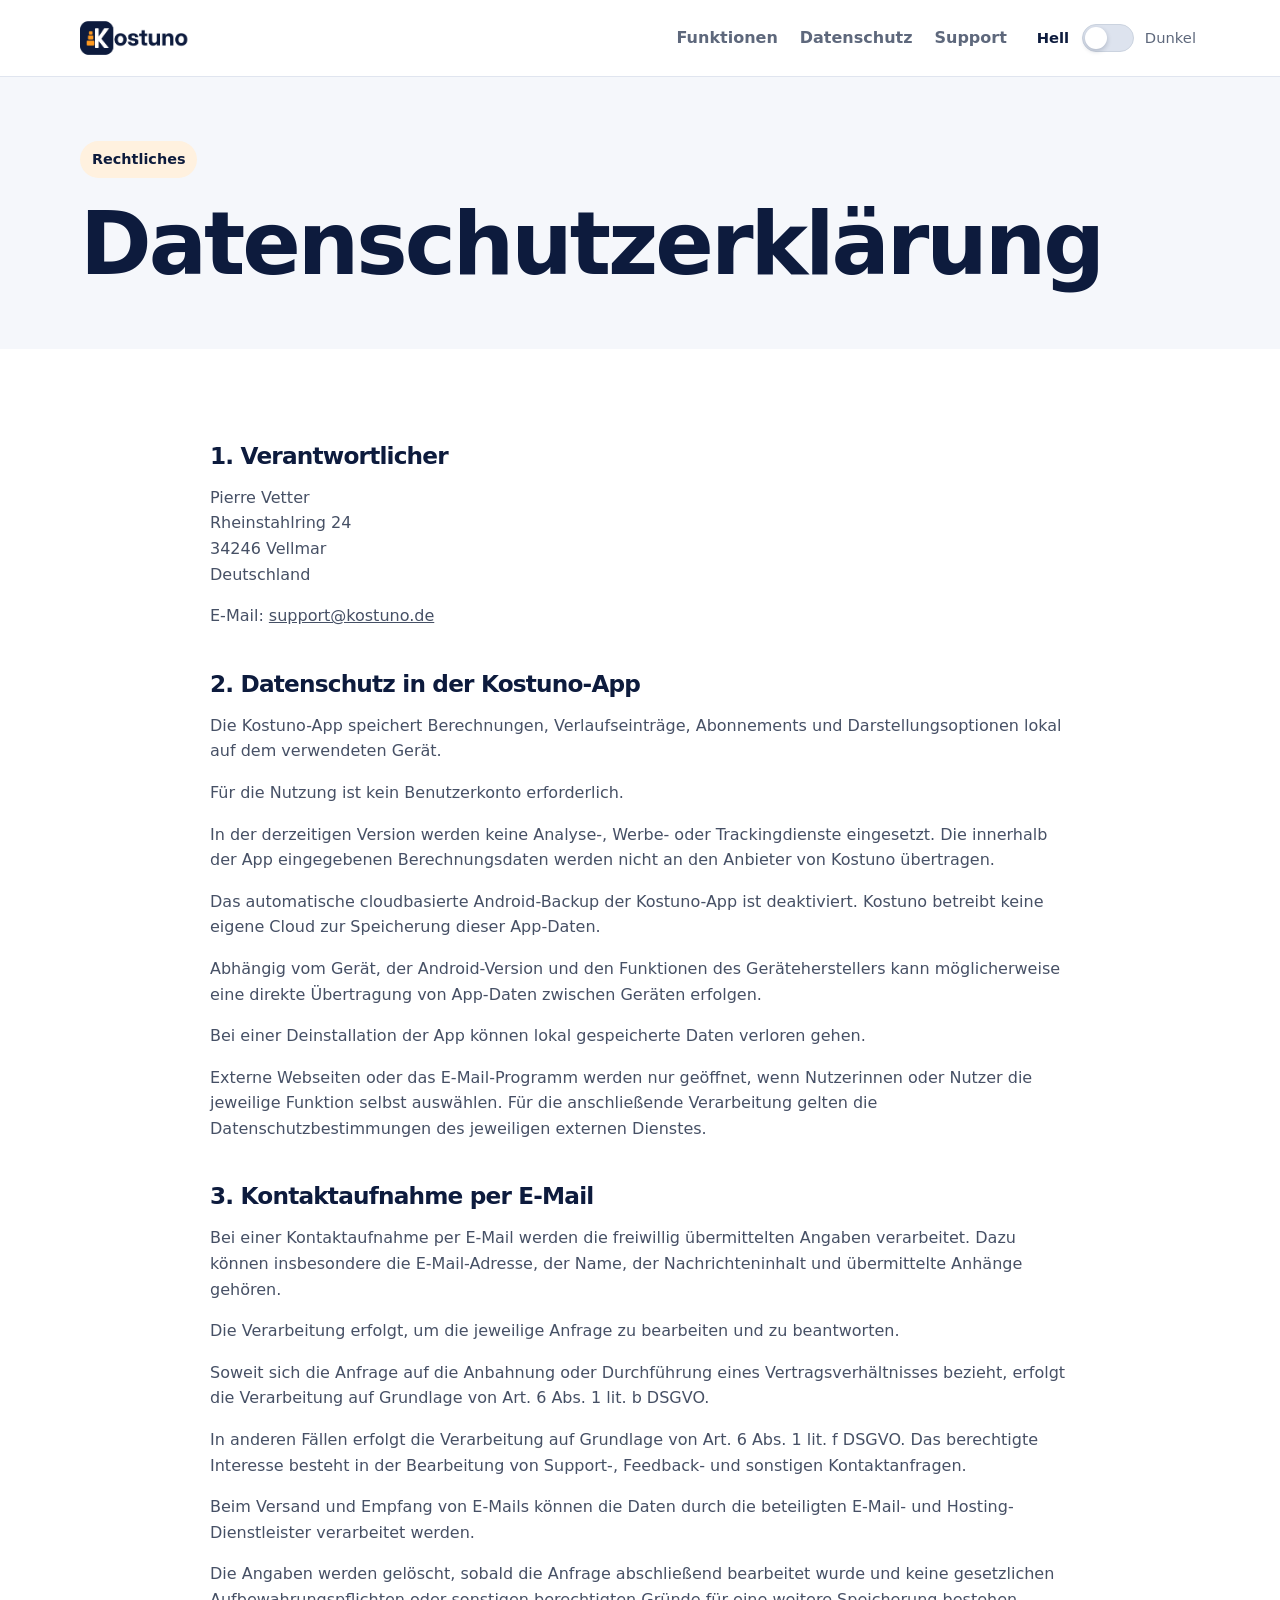
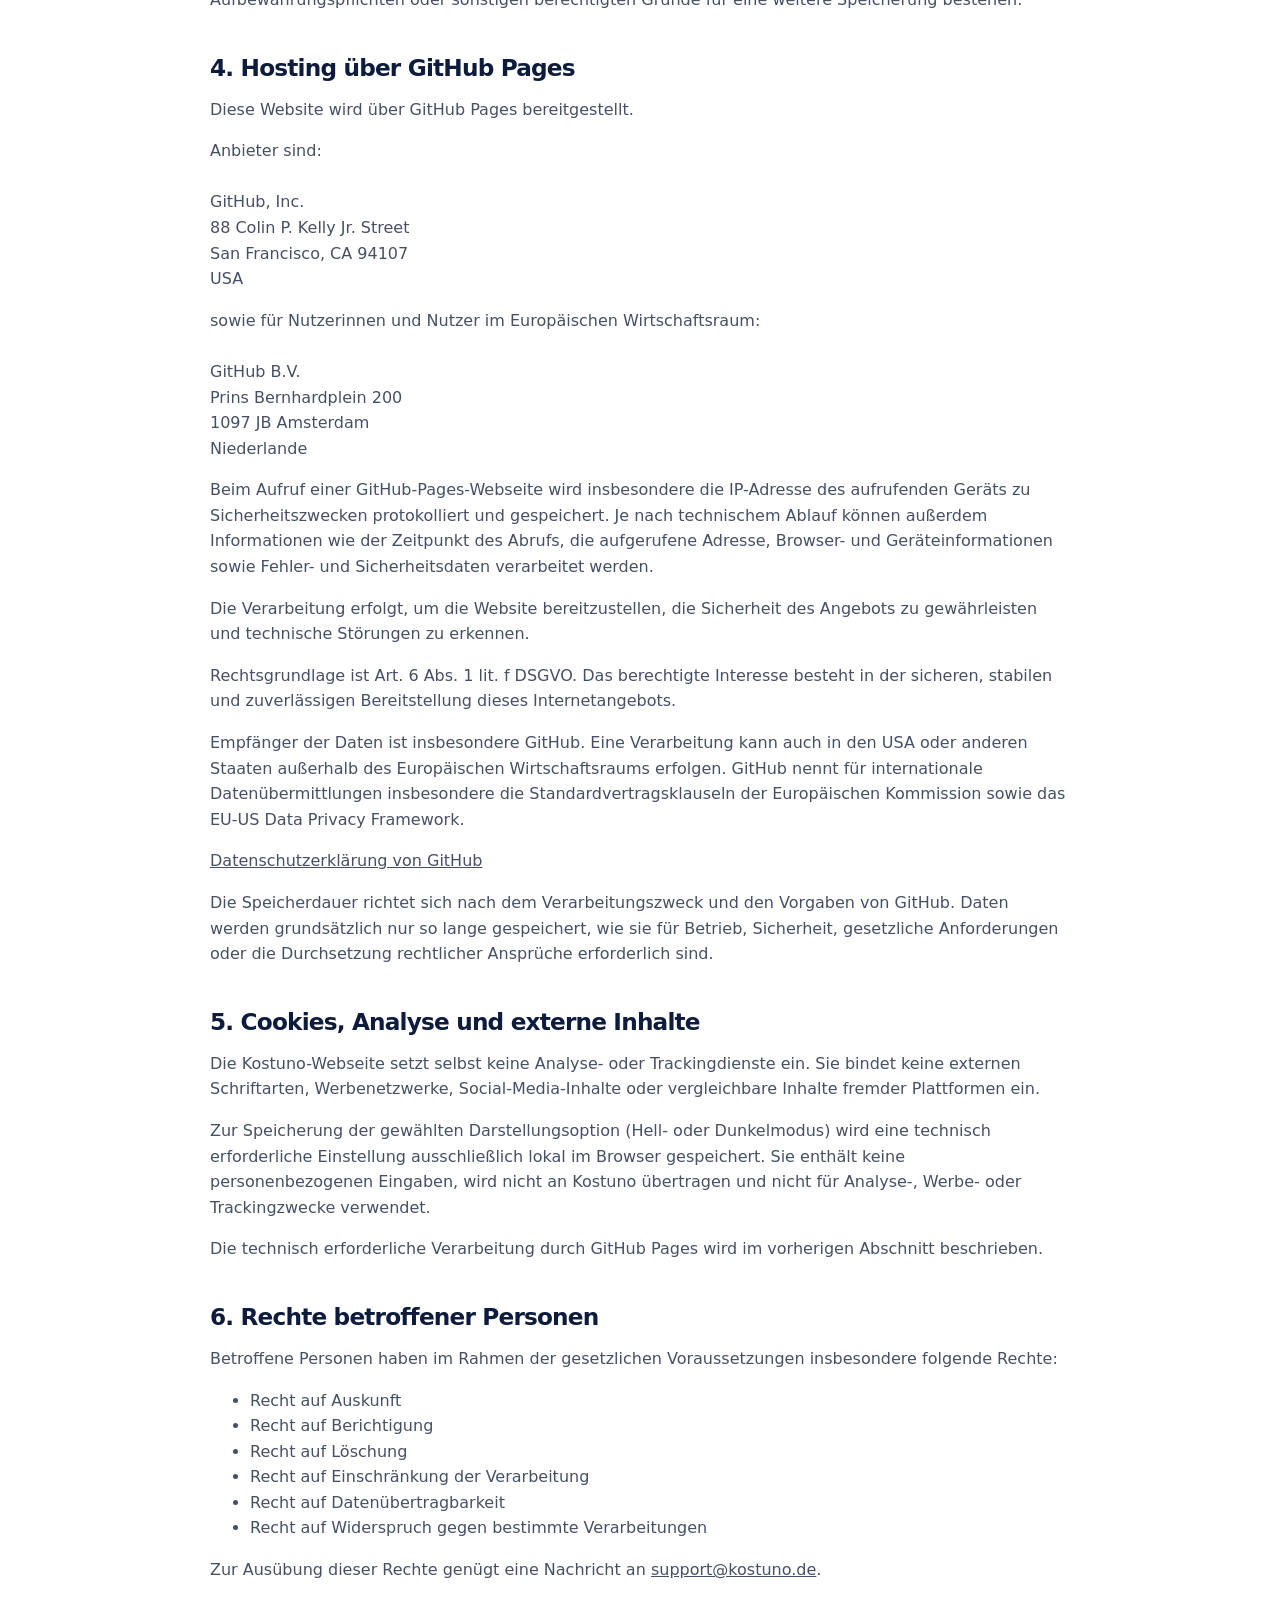
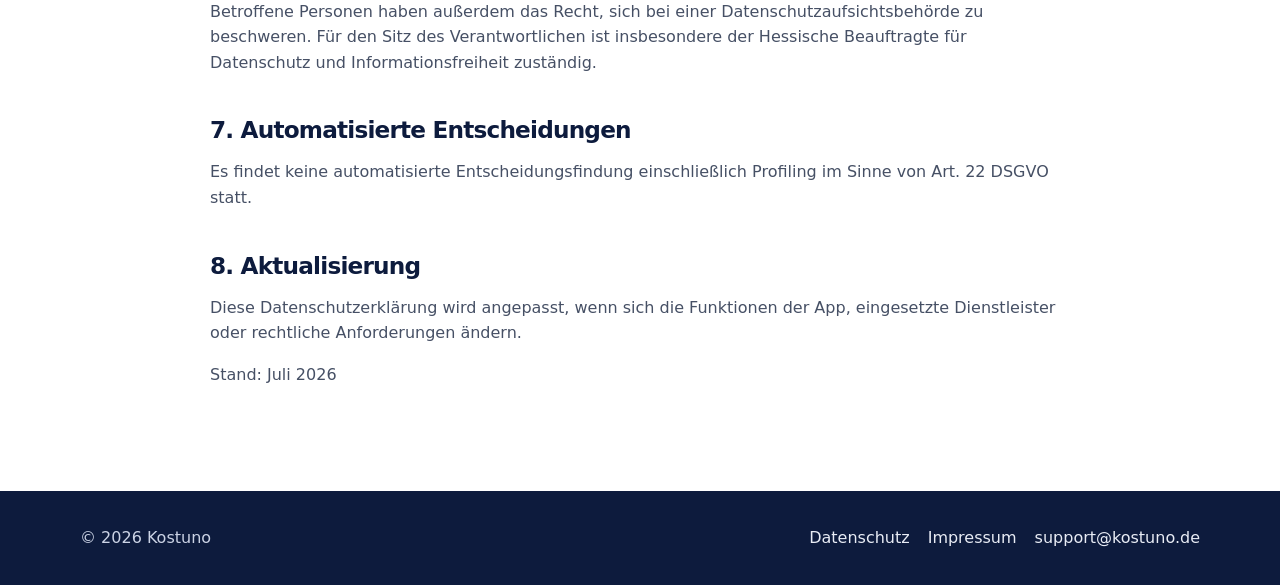
==== commit b2d9c3de: "Doppelte Wortmarke im Theme-Header behoben" ====
--- a/datenschutz/index.html
+++ b/datenschutz/index.html
@@ -6,21 +6,20 @@
   <title>Datenschutzerklärung – Kostuno</title>
   <link rel="icon" href="/assets/kostuno-logo.svg" type="image/svg+xml">
   <script>(function(){var t;try{t=localStorage.getItem('kostuno-theme')}catch(e){}if(t!=='light'&&t!=='dark')t=matchMedia('(prefers-color-scheme: dark)').matches?'dark':'light';document.documentElement.dataset.theme=t})()</script>
-  <link rel="stylesheet" href="/assets/styles.css?v=20260715-3">
-  <script src="/assets/theme.js?v=20260715-1" defer></script>
+  <link rel="stylesheet" href="/assets/styles.css?v=20260715-4">
+  <script src="/assets/theme.js?v=20260715-2" defer></script>
 </head>
 <body>
 <header class="site-header">
   <div class="container header-inner">
     <a class="brand" href="/" aria-label="Kostuno">
       <img
-        class="brand-wordmark brand-wordmark-light"
-        src="/assets/kostuno-header-wordmark.png"
+        class="brand-wordmark"
+        src="/assets/kostuno-header-wordmark.png?v=20260715-1"
         alt="Kostuno"
         width="111"
         height="42"
       >
-      <img class="brand-wordmark brand-wordmark-dark" src="/assets/kostuno-header-wordmark-dark.png" alt="" aria-hidden="true" width="111" height="42">
     </a>
     <div class="header-actions">
       <nav class="nav" aria-label="Hauptnavigation">
--- a/assets/styles.css
+++ b/assets/styles.css
@@ -57,7 +57,6 @@
   line-height: 0;
   text-decoration: none;
 }
-.brand-wordmark-dark { display: none; }
 .brand-wordmark {
   display: block;
   width: auto;
@@ -200,8 +199,6 @@
   --disabled-text: #aab3bf;
   --legal-text: #f2f4f8;
 }
-:root[data-theme="dark"] .brand-wordmark-light { display: none; }
-:root[data-theme="dark"] .brand-wordmark-dark { display: block; }
 :root[data-theme="dark"] .theme-choice-light { color: #b5beca; font-weight: 400; }
 :root[data-theme="dark"] .theme-choice-dark { color: #ffb75e; font-weight: 750; }
 :root[data-theme="dark"] .theme-switch-track { border-color: #ff9a1f; background: #ff9a1f; }
@@ -240,8 +237,6 @@
     --card-shadow: 0 20px 55px rgba(0,0,0,.32); --orange-soft-theme: #3a2a17;
     --disabled-bg: #242a32; --disabled-text: #aab3bf; --legal-text: #f2f4f8;
   }
-  :root:not([data-theme]) .brand-wordmark-light { display: none; }
-  :root:not([data-theme]) .brand-wordmark-dark { display: block; }
   :root:not([data-theme]) .theme-choice-light { color: #b5beca; font-weight: 400; }
   :root:not([data-theme]) .theme-choice-dark { color: #ffb75e; font-weight: 750; }
   :root:not([data-theme]) .theme-switch-track { border-color: #ff9a1f; background: #ff9a1f; }
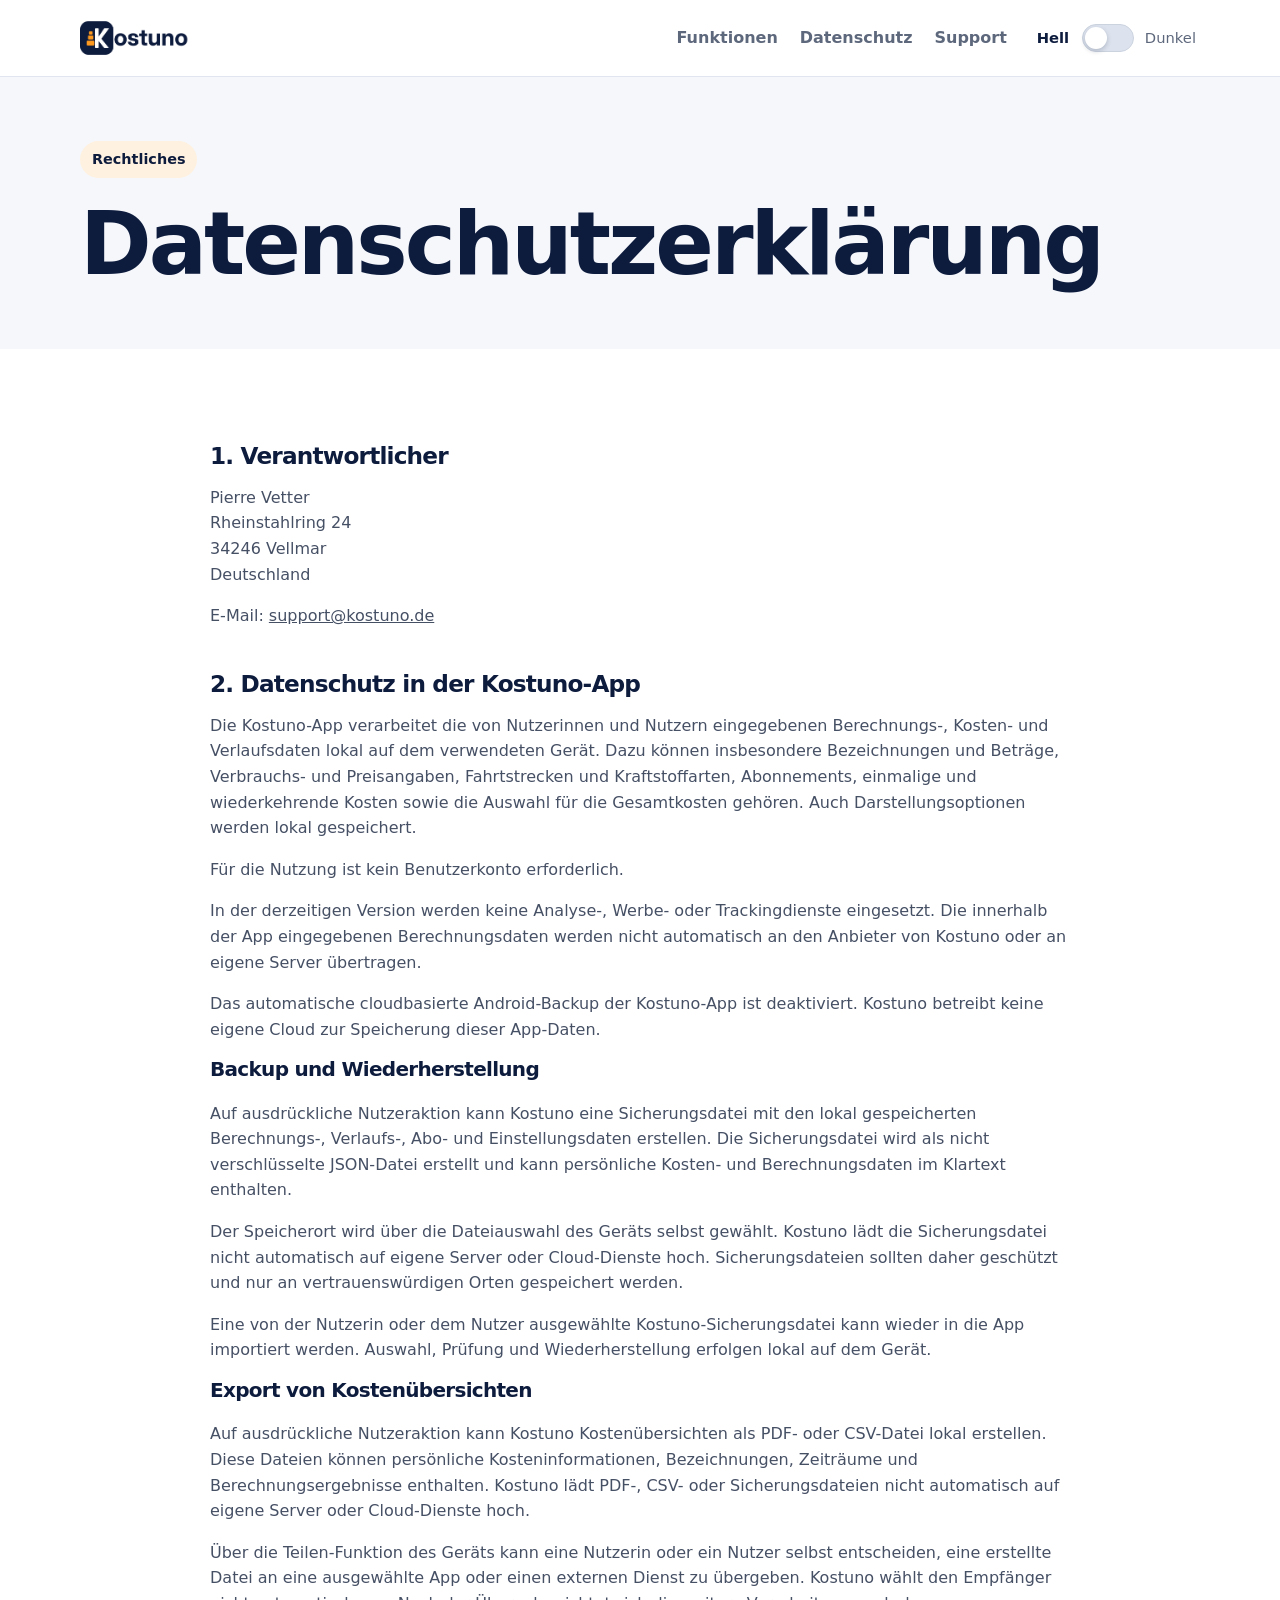
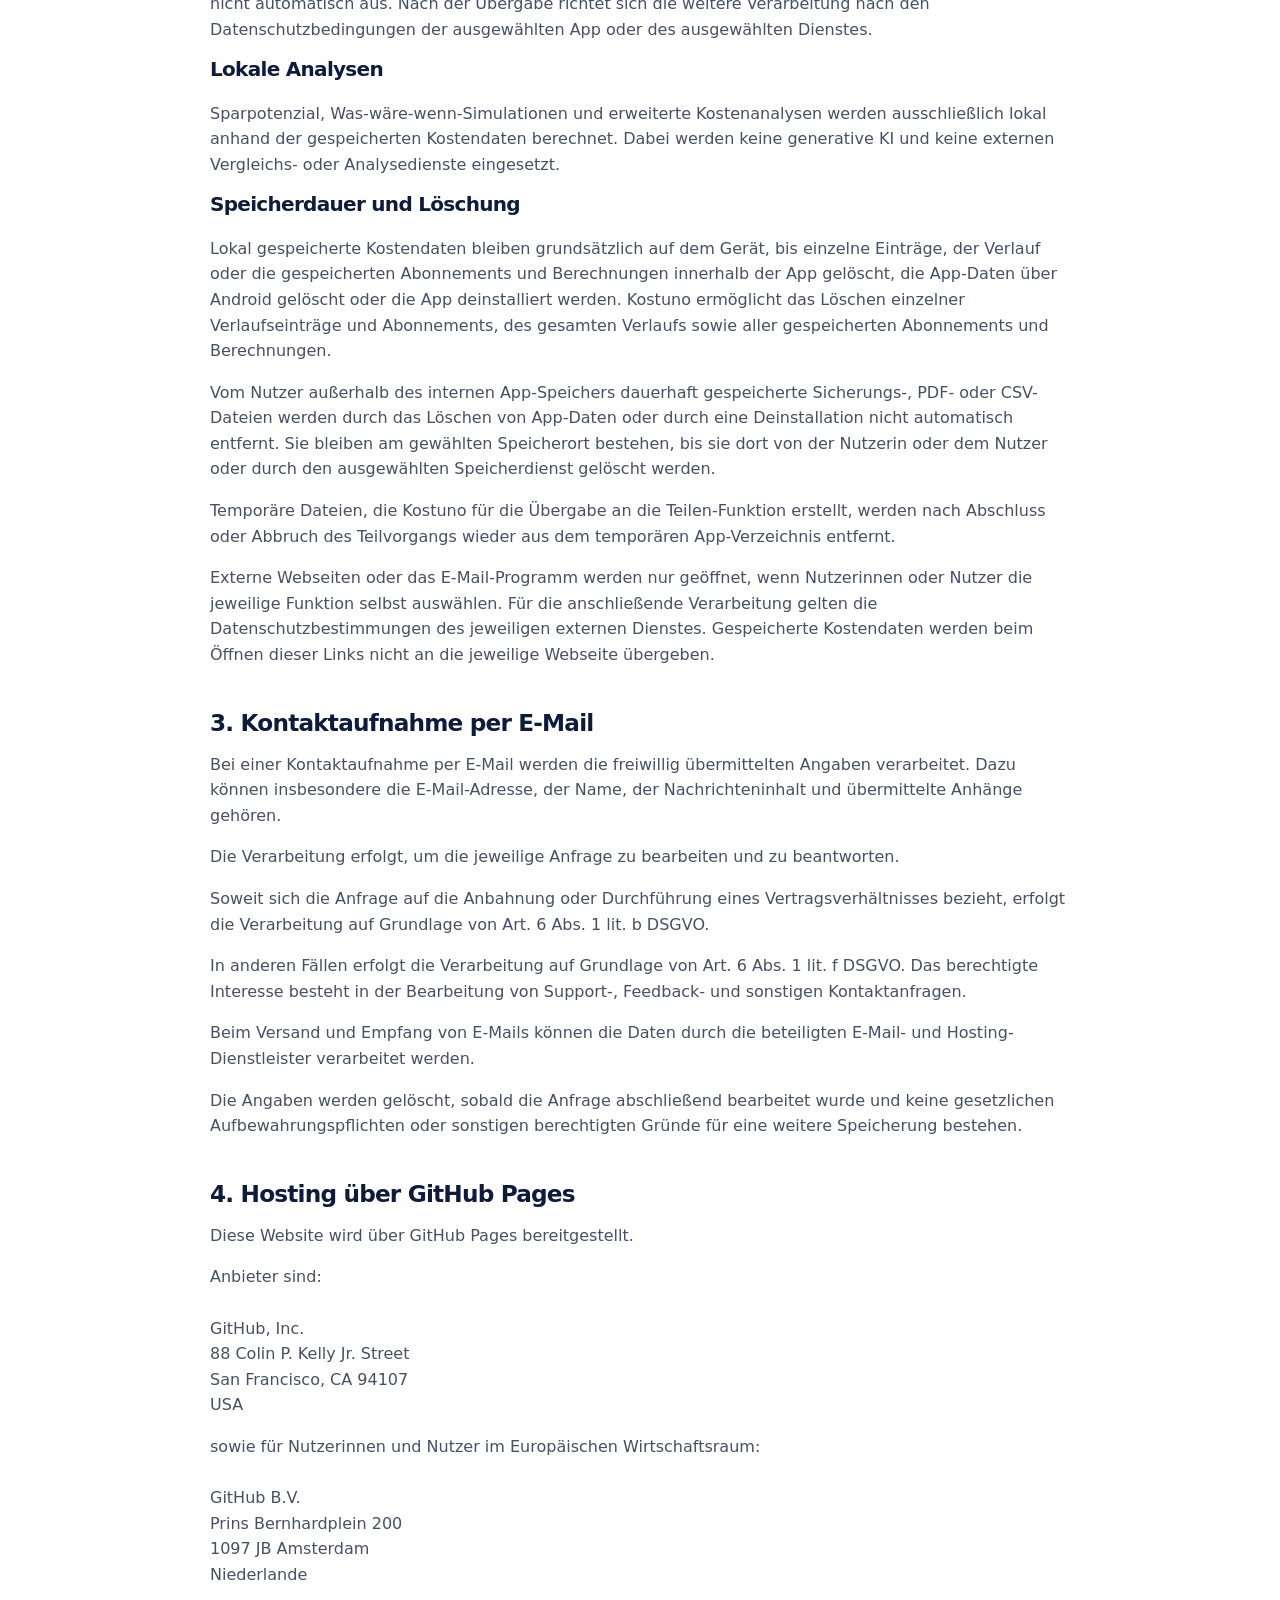
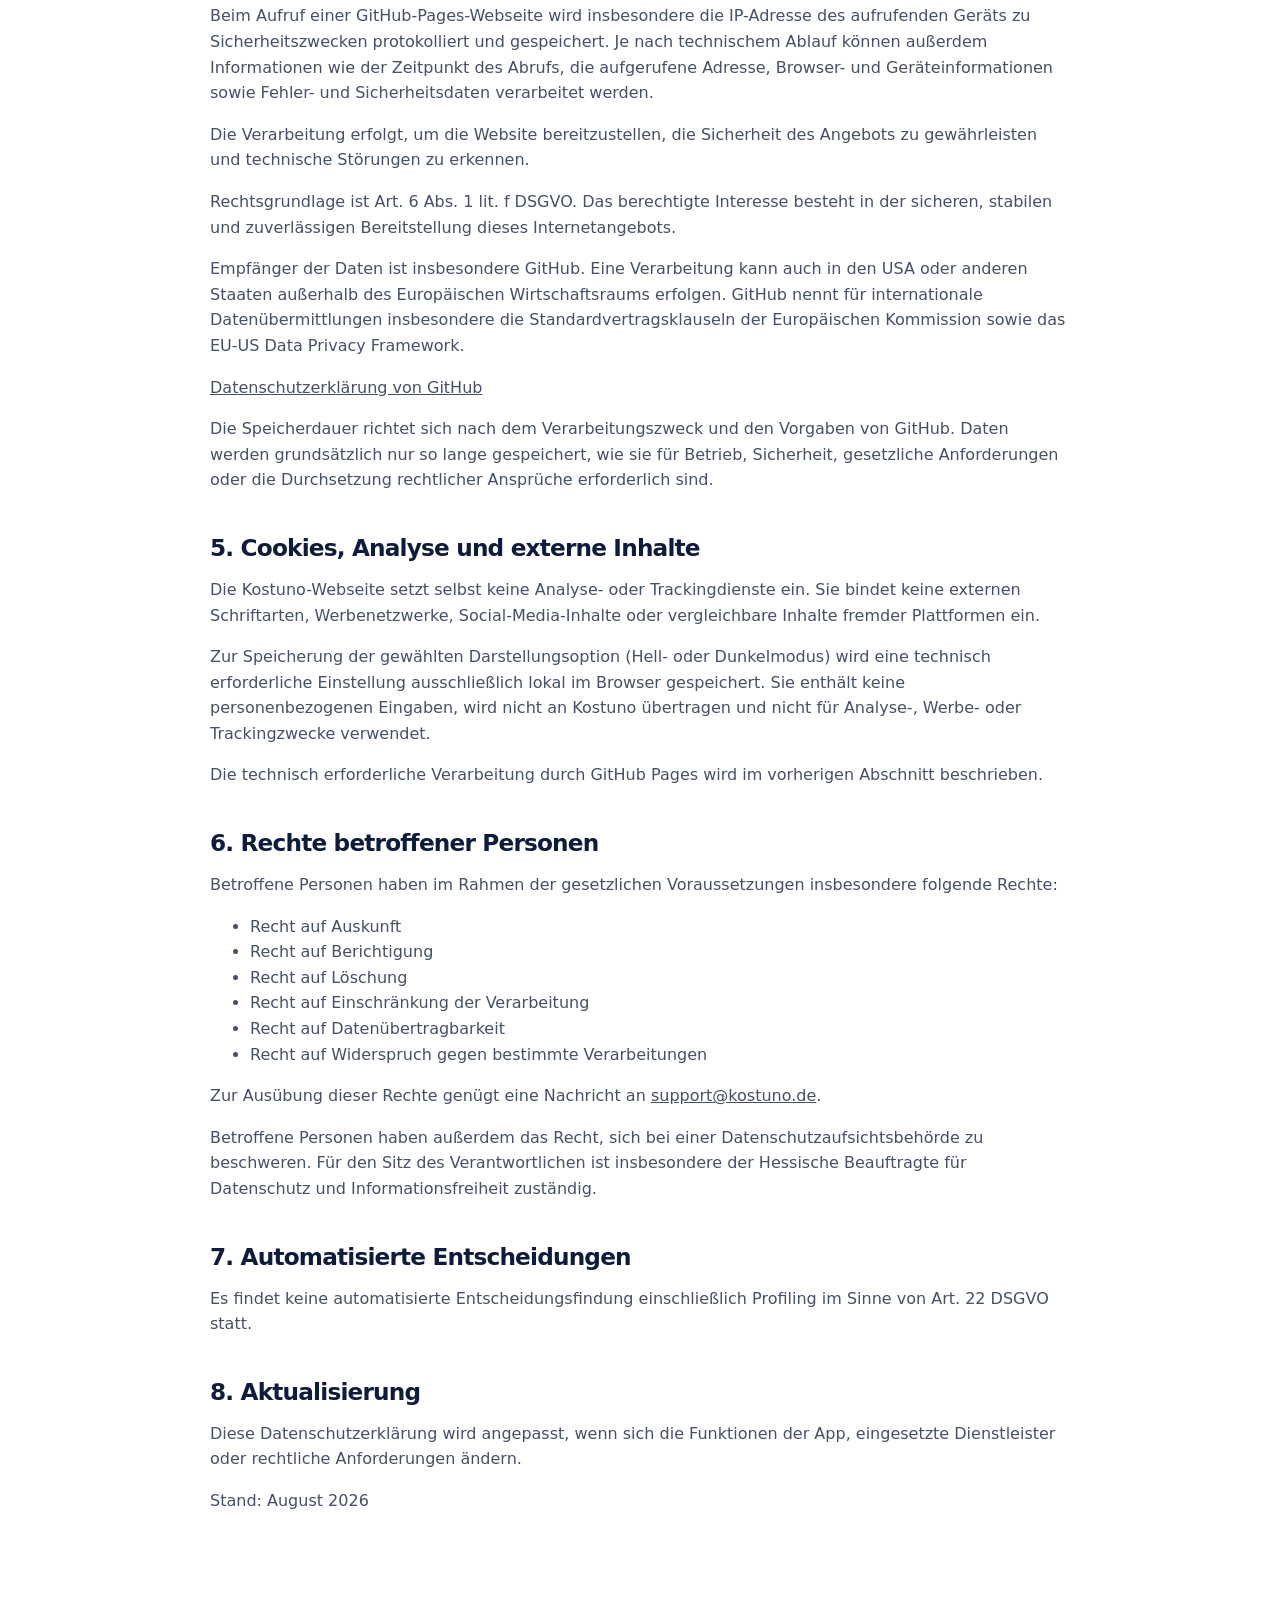
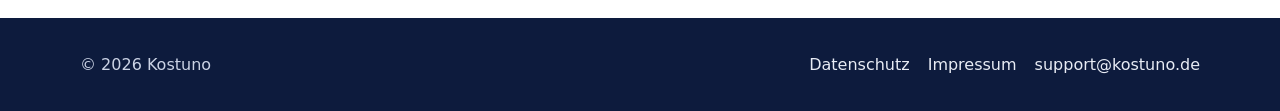
==== commit 6c6cf559: "Update privacy policy for backup and exports" ====
--- a/datenschutz/index.html
+++ b/datenschutz/index.html
@@ -6,7 +6,7 @@
   <title>Datenschutzerklärung – Kostuno</title>
   <link rel="icon" href="/assets/kostuno-logo.svg" type="image/svg+xml">
   <script>(function(){var t;try{t=localStorage.getItem('kostuno-theme')}catch(e){}if(t!=='light'&&t!=='dark')t=matchMedia('(prefers-color-scheme: dark)').matches?'dark':'light';document.documentElement.dataset.theme=t})()</script>
-  <link rel="stylesheet" href="/assets/styles.css?v=20260715-4">
+  <link rel="stylesheet" href="/assets/styles.css?v=20260716-2">
   <script src="/assets/theme.js?v=20260715-2" defer></script>
 </head>
 <body>
@@ -48,13 +48,29 @@
     <p>E-Mail: <a href="mailto:support@kostuno.de">support@kostuno.de</a></p>
 
     <h2>2. Datenschutz in der Kostuno-App</h2>
-    <p>Die Kostuno-App speichert Berechnungen, Verlaufseinträge, Abonnements und Darstellungsoptionen lokal auf dem verwendeten Gerät.</p>
+    <p>Die Kostuno-App verarbeitet die von Nutzerinnen und Nutzern eingegebenen Berechnungs-, Kosten- und Verlaufsdaten lokal auf dem verwendeten Gerät. Dazu können insbesondere Bezeichnungen und Beträge, Verbrauchs- und Preisangaben, Fahrtstrecken und Kraftstoffarten, Abonnements, einmalige und wiederkehrende Kosten sowie die Auswahl für die Gesamtkosten gehören. Auch Darstellungsoptionen werden lokal gespeichert.</p>
     <p>Für die Nutzung ist kein Benutzerkonto erforderlich.</p>
-    <p>In der derzeitigen Version werden keine Analyse-, Werbe- oder Trackingdienste eingesetzt. Die innerhalb der App eingegebenen Berechnungsdaten werden nicht an den Anbieter von Kostuno übertragen.</p>
+    <p>In der derzeitigen Version werden keine Analyse-, Werbe- oder Trackingdienste eingesetzt. Die innerhalb der App eingegebenen Berechnungsdaten werden nicht automatisch an den Anbieter von Kostuno oder an eigene Server übertragen.</p>
     <p>Das automatische cloudbasierte Android-Backup der Kostuno-App ist deaktiviert. Kostuno betreibt keine eigene Cloud zur Speicherung dieser App-Daten.</p>
-    <p>Abhängig vom Gerät, der Android-Version und den Funktionen des Geräteherstellers kann möglicherweise eine direkte Übertragung von App-Daten zwischen Geräten erfolgen.</p>
-    <p>Bei einer Deinstallation der App können lokal gespeicherte Daten verloren gehen.</p>
-    <p>Externe Webseiten oder das E-Mail-Programm werden nur geöffnet, wenn Nutzerinnen oder Nutzer die jeweilige Funktion selbst auswählen. Für die anschließende Verarbeitung gelten die Datenschutzbestimmungen des jeweiligen externen Dienstes.</p>
+
+    <h3>Backup und Wiederherstellung</h3>
+    <p>Auf ausdrückliche Nutzeraktion kann Kostuno eine Sicherungsdatei mit den lokal gespeicherten Berechnungs-, Verlaufs-, Abo- und Einstellungsdaten erstellen. Die Sicherungsdatei wird als nicht verschlüsselte JSON-Datei erstellt und kann persönliche Kosten- und Berechnungsdaten im Klartext enthalten.</p>
+    <p>Der Speicherort wird über die Dateiauswahl des Geräts selbst gewählt. Kostuno lädt die Sicherungsdatei nicht automatisch auf eigene Server oder Cloud-Dienste hoch. Sicherungsdateien sollten daher geschützt und nur an vertrauenswürdigen Orten gespeichert werden.</p>
+    <p>Eine von der Nutzerin oder dem Nutzer ausgewählte Kostuno-Sicherungsdatei kann wieder in die App importiert werden. Auswahl, Prüfung und Wiederherstellung erfolgen lokal auf dem Gerät.</p>
+
+    <h3>Export von Kostenübersichten</h3>
+    <p>Auf ausdrückliche Nutzeraktion kann Kostuno Kostenübersichten als PDF- oder CSV-Datei lokal erstellen. Diese Dateien können persönliche Kosteninformationen, Bezeichnungen, Zeiträume und Berechnungsergebnisse enthalten. Kostuno lädt PDF-, CSV- oder Sicherungsdateien nicht automatisch auf eigene Server oder Cloud-Dienste hoch.</p>
+    <p>Über die Teilen-Funktion des Geräts kann eine Nutzerin oder ein Nutzer selbst entscheiden, eine erstellte Datei an eine ausgewählte App oder einen externen Dienst zu übergeben. Kostuno wählt den Empfänger nicht automatisch aus. Nach der Übergabe richtet sich die weitere Verarbeitung nach den Datenschutzbedingungen der ausgewählten App oder des ausgewählten Dienstes.</p>
+
+    <h3>Lokale Analysen</h3>
+    <p>Sparpotenzial, Was-wäre-wenn-Simulationen und erweiterte Kostenanalysen werden ausschließlich lokal anhand der gespeicherten Kostendaten berechnet. Dabei werden keine generative KI und keine externen Vergleichs- oder Analysedienste eingesetzt.</p>
+
+    <h3>Speicherdauer und Löschung</h3>
+    <p>Lokal gespeicherte Kostendaten bleiben grundsätzlich auf dem Gerät, bis einzelne Einträge, der Verlauf oder die gespeicherten Abonnements und Berechnungen innerhalb der App gelöscht, die App-Daten über Android gelöscht oder die App deinstalliert werden. Kostuno ermöglicht das Löschen einzelner Verlaufseinträge und Abonnements, des gesamten Verlaufs sowie aller gespeicherten Abonnements und Berechnungen.</p>
+    <p>Vom Nutzer außerhalb des internen App-Speichers dauerhaft gespeicherte Sicherungs-, PDF- oder CSV-Dateien werden durch das Löschen von App-Daten oder durch eine Deinstallation nicht automatisch entfernt. Sie bleiben am gewählten Speicherort bestehen, bis sie dort von der Nutzerin oder dem Nutzer oder durch den ausgewählten Speicherdienst gelöscht werden.</p>
+    <p>Temporäre Dateien, die Kostuno für die Übergabe an die Teilen-Funktion erstellt, werden nach Abschluss oder Abbruch des Teilvorgangs wieder aus dem temporären App-Verzeichnis entfernt.</p>
+
+    <p>Externe Webseiten oder das E-Mail-Programm werden nur geöffnet, wenn Nutzerinnen oder Nutzer die jeweilige Funktion selbst auswählen. Für die anschließende Verarbeitung gelten die Datenschutzbestimmungen des jeweiligen externen Dienstes. Gespeicherte Kostendaten werden beim Öffnen dieser Links nicht an die jeweilige Webseite übergeben.</p>
 
     <h2>3. Kontaktaufnahme per E-Mail</h2>
     <p>Bei einer Kontaktaufnahme per E-Mail werden die freiwillig übermittelten Angaben verarbeitet. Dazu können insbesondere die E-Mail-Adresse, der Name, der Nachrichteninhalt und übermittelte Anhänge gehören.</p>
@@ -110,7 +126,7 @@
 
     <h2>8. Aktualisierung</h2>
     <p>Diese Datenschutzerklärung wird angepasst, wenn sich die Funktionen der App, eingesetzte Dienstleister oder rechtliche Anforderungen ändern.</p>
-    <p>Stand: Juli 2026</p>
+    <p>Stand: August 2026</p>
   </article>
 </main>
 <footer class="site-footer">
--- a/assets/styles.css
+++ b/assets/styles.css
@@ -30,9 +30,18 @@
   --radius-sm: 12px;
   --max-width: 1120px;
 }
-* { box-sizing: border-box; }
-html { scroll-behavior: smooth; }
+*,
+*::before,
+*::after { box-sizing: border-box; }
+html {
+  width: 100%;
+  max-width: 100%;
+  margin: 0;
+  scroll-behavior: smooth;
+}
 body {
+  width: 100%;
+  max-width: 100%;
   margin: 0;
   color: var(--ink);
   background: var(--page-bg);
@@ -42,8 +51,9 @@
 }
 a { color: inherit; }
 a:focus-visible, .button:focus-visible { outline: 3px solid var(--brand-orange); outline-offset: 3px; }
-img, svg { display: block; max-width: 100%; }
-.container { width: min(calc(100% - 40px), var(--max-width)); margin-inline: auto; }
+img, svg, video, canvas { display: block; max-width: 100%; }
+img:not(.brand-wordmark) { height: auto; }
+.container { width: min(calc(100% - 40px), var(--max-width)); max-width: 100%; min-width: 0; margin-inline: auto; }
 .site-header {
   position: sticky; top: 0; z-index: 10;
   border-bottom: 1px solid var(--header-line);
@@ -64,7 +74,7 @@
   max-width: 111px;
   object-fit: contain;
 }
-.nav { display: flex; align-items: center; gap: 22px; }
+.nav { display: flex; flex-wrap: wrap; align-items: center; gap: 22px; }
 .nav a { text-decoration: none; color: var(--muted); font-weight: 650; }
 .nav a:hover, .nav a:focus-visible { color: var(--heading); }
 .hero {
@@ -72,7 +82,7 @@
   background: radial-gradient(circle at 80% 16%, rgba(255,154,31,.18), transparent 28rem),
               linear-gradient(180deg, var(--page-bg) 0%, var(--page-soft) 100%);
 }
-.hero-grid { display: grid; grid-template-columns: 1.08fr .92fr; align-items: center; gap: 64px; }
+.hero-grid { display: grid; grid-template-columns: minmax(0,1.08fr) minmax(0,.92fr); align-items: center; gap: 64px; }
 .eyebrow {
   display: inline-flex; align-items: center; gap: 8px; margin: 0 0 18px; padding: 7px 12px;
   border-radius: 999px; color: var(--navy); background: var(--orange-soft);
@@ -116,7 +126,7 @@
 .section-soft { background: var(--surface-soft); }
 .section-heading { max-width: 760px; margin-bottom: 42px; }
 .section-heading p { color: var(--muted); font-size: 1.08rem; }
-.feature-grid { display: grid; grid-template-columns: repeat(4,1fr); gap: 18px; }
+.feature-grid { display: grid; grid-template-columns: repeat(4,minmax(0,1fr)); gap: 18px; }
 .feature-card {
   padding: 24px; border: 1px solid var(--line); border-radius: var(--radius-md);
   background: var(--surface); box-shadow: 0 10px 30px rgba(13,27,61,.055);
@@ -127,7 +137,7 @@
 }
 .feature-card p { margin-bottom: 0; color: var(--muted); }
 .privacy-panel {
-  display: grid; grid-template-columns: auto 1fr; gap: 26px; padding: 34px;
+  display: grid; grid-template-columns: auto minmax(0,1fr); gap: 26px; padding: 34px;
   border-radius: var(--radius-lg); color: #fff; background: var(--navy); box-shadow: var(--shadow);
 }
 .privacy-icon {
@@ -147,7 +157,7 @@
 .footer-links { display: flex; flex-wrap: wrap; gap: 18px; }
 .footer-links a { color: #e8ecf5; text-decoration: none; }
 .legal-hero { padding: 64px 0 32px; background: var(--surface-soft); }
-.legal-layout { width: min(calc(100% - 40px),860px); margin: 0 auto; padding: 52px 0 88px; }
+.legal-layout { width: min(calc(100% - 40px),860px); max-width: 100%; min-width: 0; margin: 0 auto; padding: 52px 0 88px; }
 .notice {
   margin-bottom: 28px; padding: 18px 20px; border: 1px solid #f3c688;
   border-radius: var(--radius-sm); color: #68400d; background: #fff7ea;
@@ -159,7 +169,7 @@
   color: #8e3b00; background: #ffe6cd; font-weight: 720;
 }
 .header-actions { display: flex; align-items: center; gap: 24px; }
-.theme-control { display: flex; align-items: center; gap: 7px; white-space: nowrap; }
+.theme-control { display: flex; flex-wrap: wrap; align-items: center; gap: 7px; white-space: normal; }
 .theme-choice {
   min-width: 44px; min-height: 40px; padding: 6px 4px; border: 0; border-radius: 8px;
   color: var(--muted); background: transparent; font: inherit; font-size: .92rem;
@@ -253,9 +263,9 @@
 @media (max-width: 900px) {
   .header-actions { gap: 14px; }
   .nav { gap: 14px; }
-  .hero-grid { grid-template-columns: 1fr; }
+  .hero-grid { grid-template-columns: minmax(0,1fr); }
   .phone-shell { width: min(100%,360px); }
-  .feature-grid { grid-template-columns: repeat(2,1fr); }
+  .feature-grid { grid-template-columns: repeat(2,minmax(0,1fr)); }
   .cta-card { align-items: flex-start; flex-direction: column; }
 }
 @media (max-width: 640px) {
@@ -264,11 +274,206 @@
   .brand-wordmark { height: 38px; max-width: 100px; }
   .header-actions { width: 100%; justify-content: flex-end; gap: 10px; }
   .theme-control { gap: 4px; }
-  .nav a:not(:last-child) { display: none; }
   .hero { padding: 58px 0; }
   .section { padding: 64px 0; }
-  .feature-grid { grid-template-columns: 1fr; }
-  .privacy-panel { grid-template-columns: 1fr; }
+  .feature-grid { grid-template-columns: minmax(0,1fr); }
+  .privacy-panel { grid-template-columns: minmax(0,1fr); }
   .footer-inner { align-items: flex-start; flex-direction: column; }
   .phone-screen { min-height: 560px; }
 }
+
+.container,
+.header-inner,
+.header-inner > *,
+.header-actions,
+.header-actions > *,
+.nav,
+.nav > *,
+.theme-control,
+.hero-grid,
+.hero-grid > *,
+.hero-copy,
+.hero-actions,
+.hero-actions > *,
+.phone-preview,
+.phone-preview > *,
+.phone-shell,
+.phone-screen,
+.phone-screen > *,
+.feature-grid,
+.feature-grid > *,
+.feature-card,
+.privacy-panel,
+.privacy-panel > *,
+.cta-card,
+.cta-card > *,
+.legal-layout,
+.legal-layout > *,
+.footer-inner,
+.footer-links,
+.footer-links > *,
+.mini-card,
+.mini-card > * {
+  min-width: 0;
+  max-width: 100%;
+}
+
+h1,
+h2,
+h3,
+p,
+li,
+a,
+.lead,
+.eyebrow,
+.hero-note,
+.section-heading,
+.section-heading > *,
+.feature-card,
+.feature-card > *,
+.privacy-panel,
+.privacy-panel > *,
+.cta-card,
+.cta-card > *,
+.legal-layout,
+.phone-title,
+.phone-subtitle,
+.mini-card,
+.mini-card strong,
+.mini-card span,
+.legal-layout p,
+.legal-layout li,
+.legal-layout a,
+.footer-links a {
+  min-width: 0;
+  max-width: 100%;
+  overflow-wrap: anywhere;
+  hyphens: auto;
+}
+
+.eyebrow {
+  display: inline-block;
+  width: fit-content;
+  max-width: 100%;
+  white-space: normal;
+  overflow-wrap: anywhere;
+  hyphens: auto;
+}
+
+.button,
+.hero-actions a,
+.cta-card a {
+  width: auto;
+  max-width: 100%;
+  min-width: 0;
+  height: auto;
+  min-height: 44px;
+  white-space: normal;
+  overflow-wrap: anywhere;
+  text-align: center;
+}
+
+.mini-card {
+  grid-template-columns: 48px minmax(0,1fr);
+}
+
+@media (max-width: 640px) {
+  h1 {
+    font-size: clamp(1.75rem,12vw,3.25rem);
+    line-height: 1.05;
+  }
+
+  h2 {
+    font-size: clamp(1.55rem,9vw,2.5rem);
+  }
+
+  h3 {
+    font-size: clamp(1.1rem,6vw,1.25rem);
+  }
+
+  .phone-preview,
+  .phone-shell {
+    width: 100%;
+    max-width: 100%;
+    min-width: 0;
+    margin-inline: auto;
+    transform: none;
+  }
+
+  .hero-actions {
+    display: flex;
+    flex-direction: column;
+    width: 100%;
+  }
+
+  .hero-actions .button {
+    width: 100%;
+  }
+}
+
+@media (max-width: 480px) {
+  .header-inner,
+  .header-actions {
+    width: 100%;
+    min-width: 0;
+    flex-direction: column;
+    align-items: center;
+  }
+
+  .header-inner {
+    min-height: 0;
+    flex-wrap: nowrap;
+    gap: 10px;
+    padding: 12px 0;
+  }
+
+  .header-actions {
+    justify-content: center;
+    gap: 10px;
+  }
+
+  .nav {
+    display: flex;
+    flex-wrap: wrap;
+    justify-content: center;
+    width: 100%;
+  }
+
+  .theme-control {
+    display: flex;
+    flex-wrap: wrap;
+    justify-content: center;
+    max-width: 100%;
+    white-space: normal;
+  }
+}
+
+@media (max-width: 279px) {
+  h1 {
+    font-size: clamp(1.5rem,11vw,2.5rem);
+  }
+
+  h2 {
+    font-size: clamp(1.35rem,9vw,2rem);
+  }
+
+  .container,
+  .legal-layout {
+    width: min(calc(100% - 20px),var(--max-width));
+  }
+
+  .phone-screen,
+  .feature-card,
+  .privacy-panel,
+  .cta-card {
+    padding-inline: 16px;
+  }
+
+  .button {
+    padding-inline: 12px;
+  }
+
+  .mini-card {
+    grid-template-columns: minmax(0,1fr);
+  }
+}
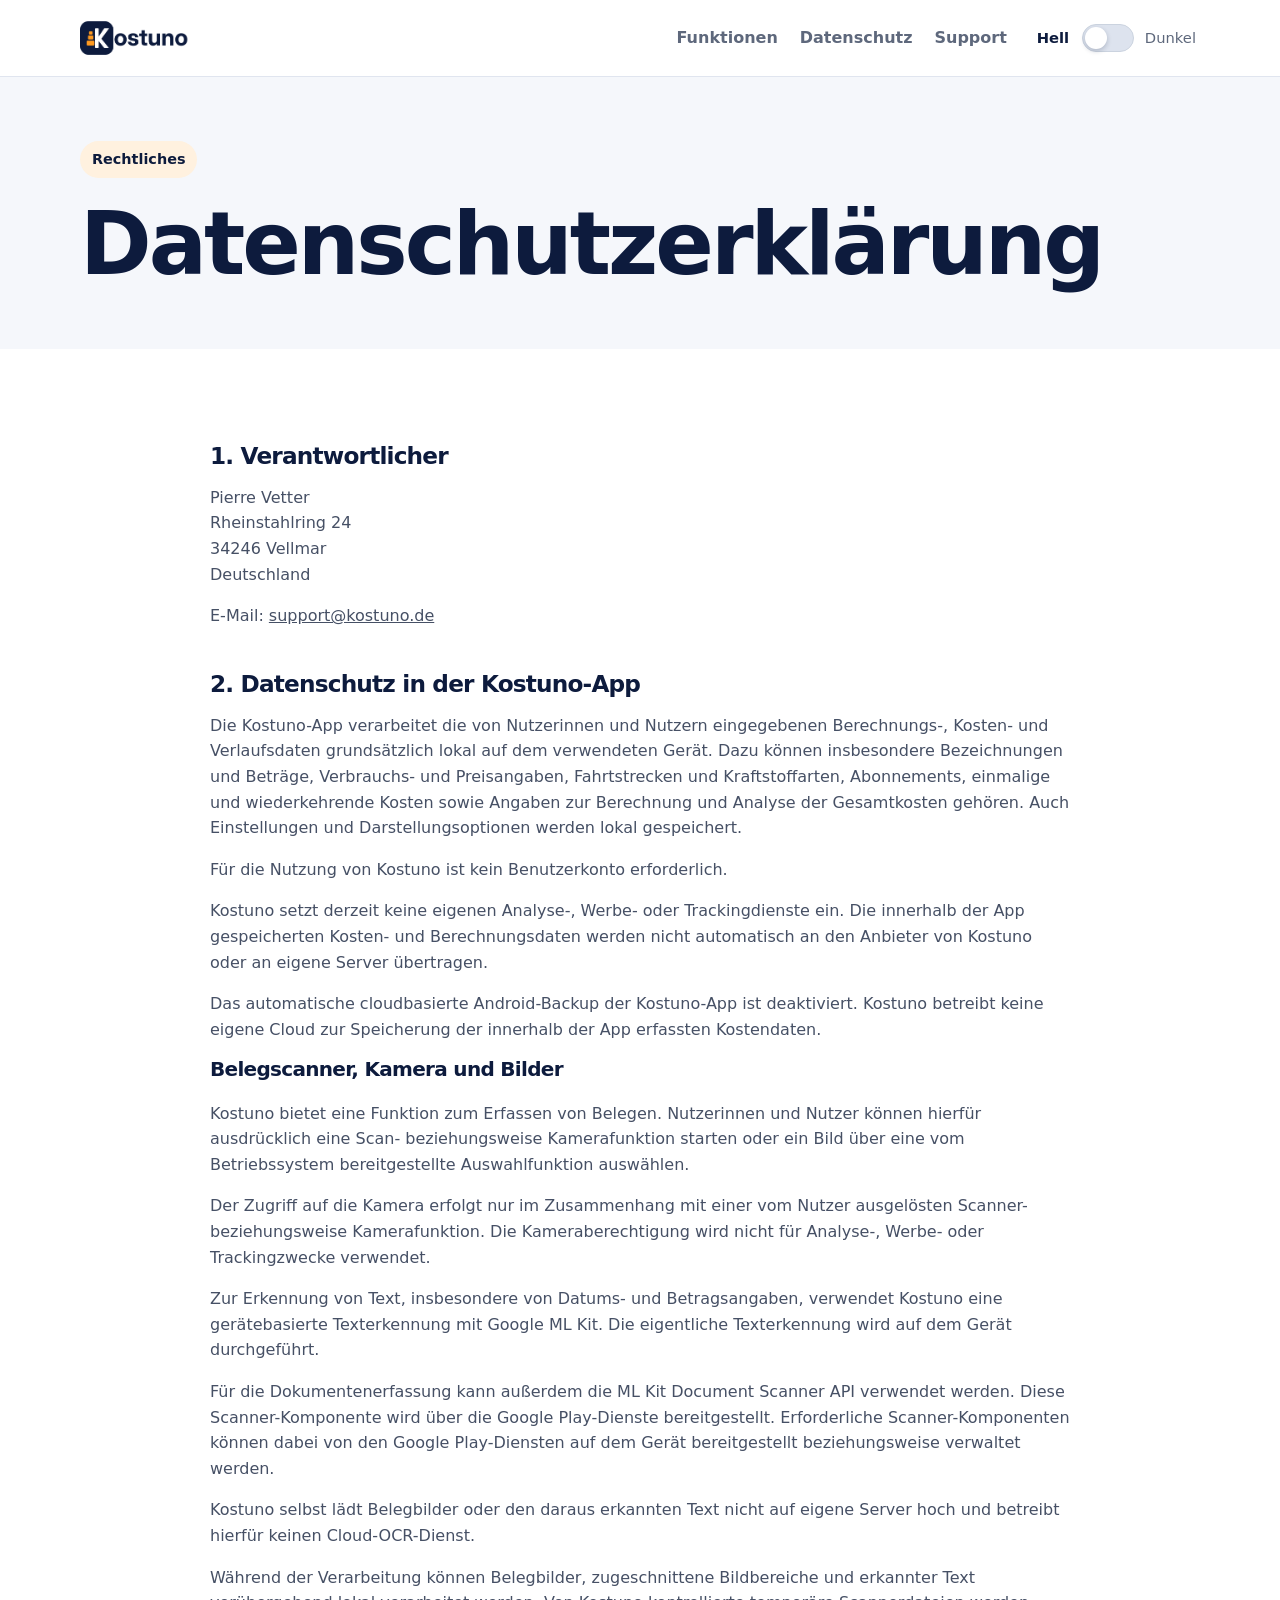
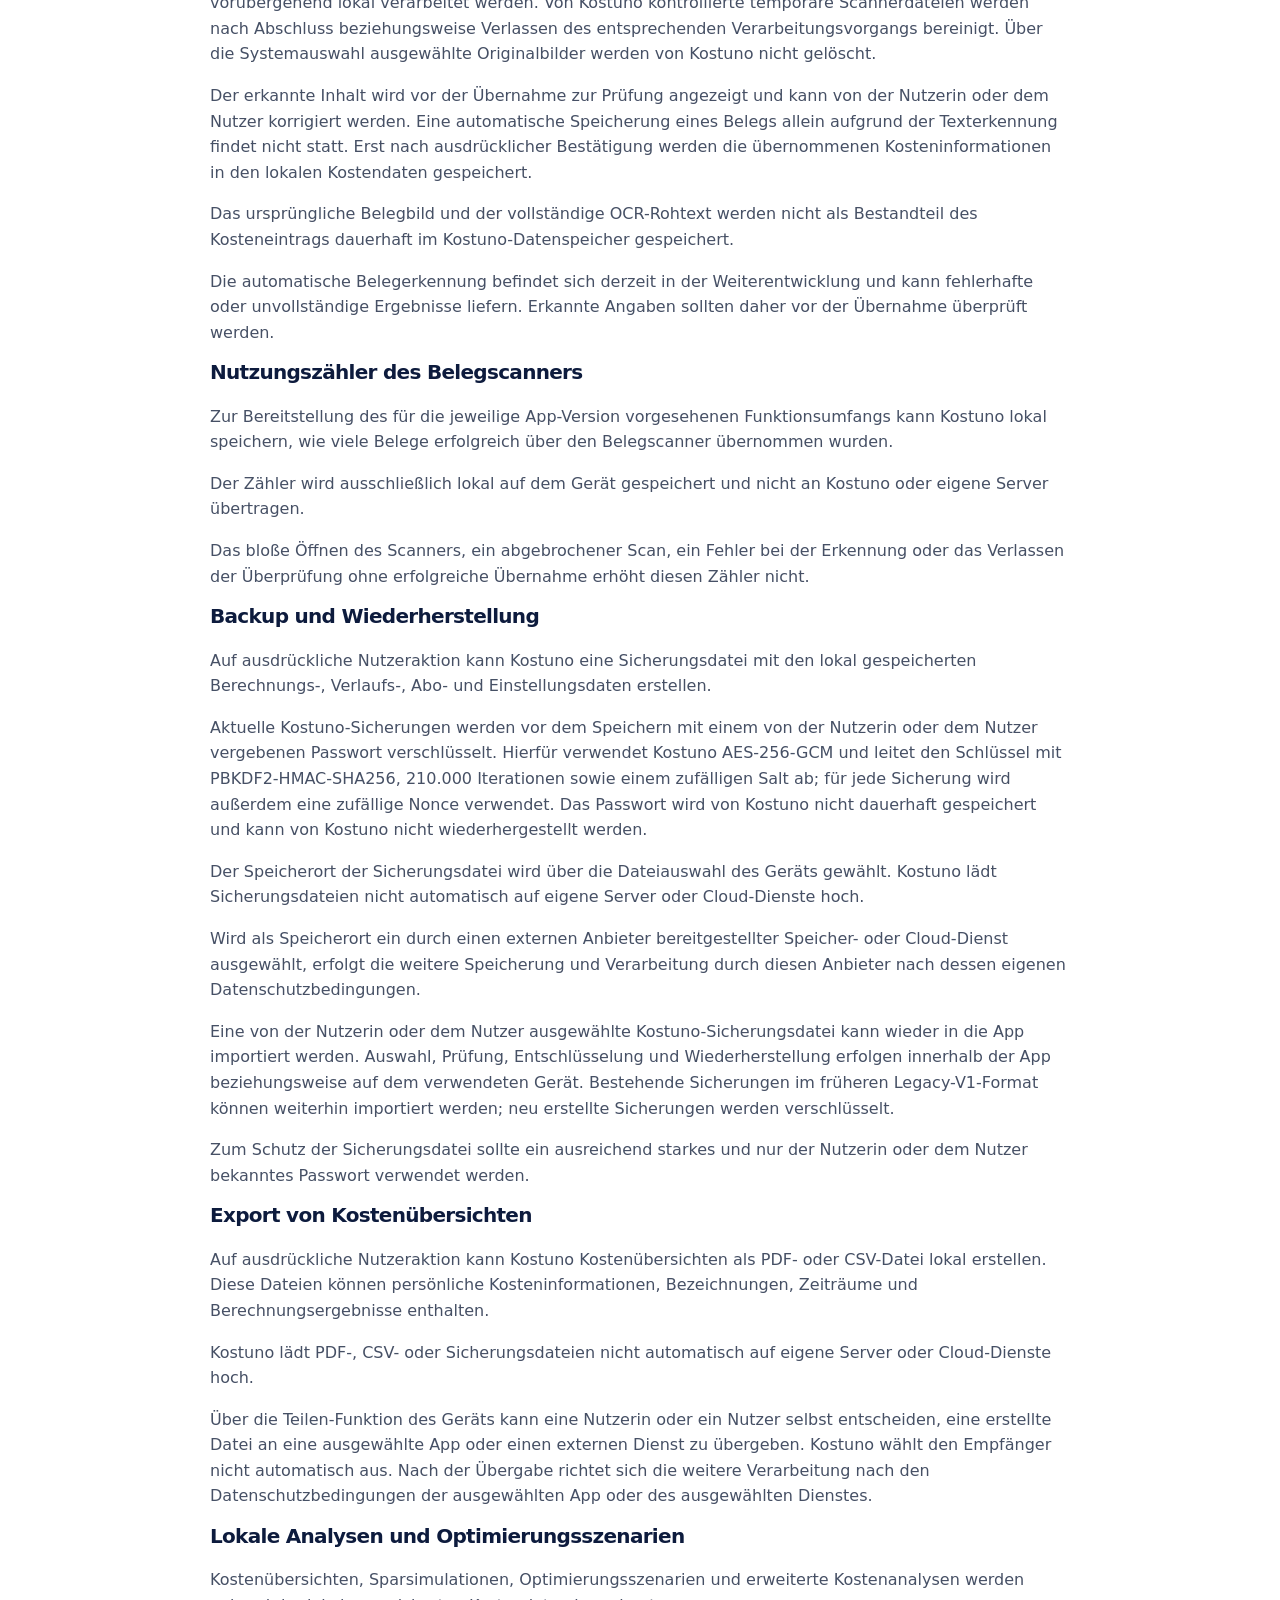
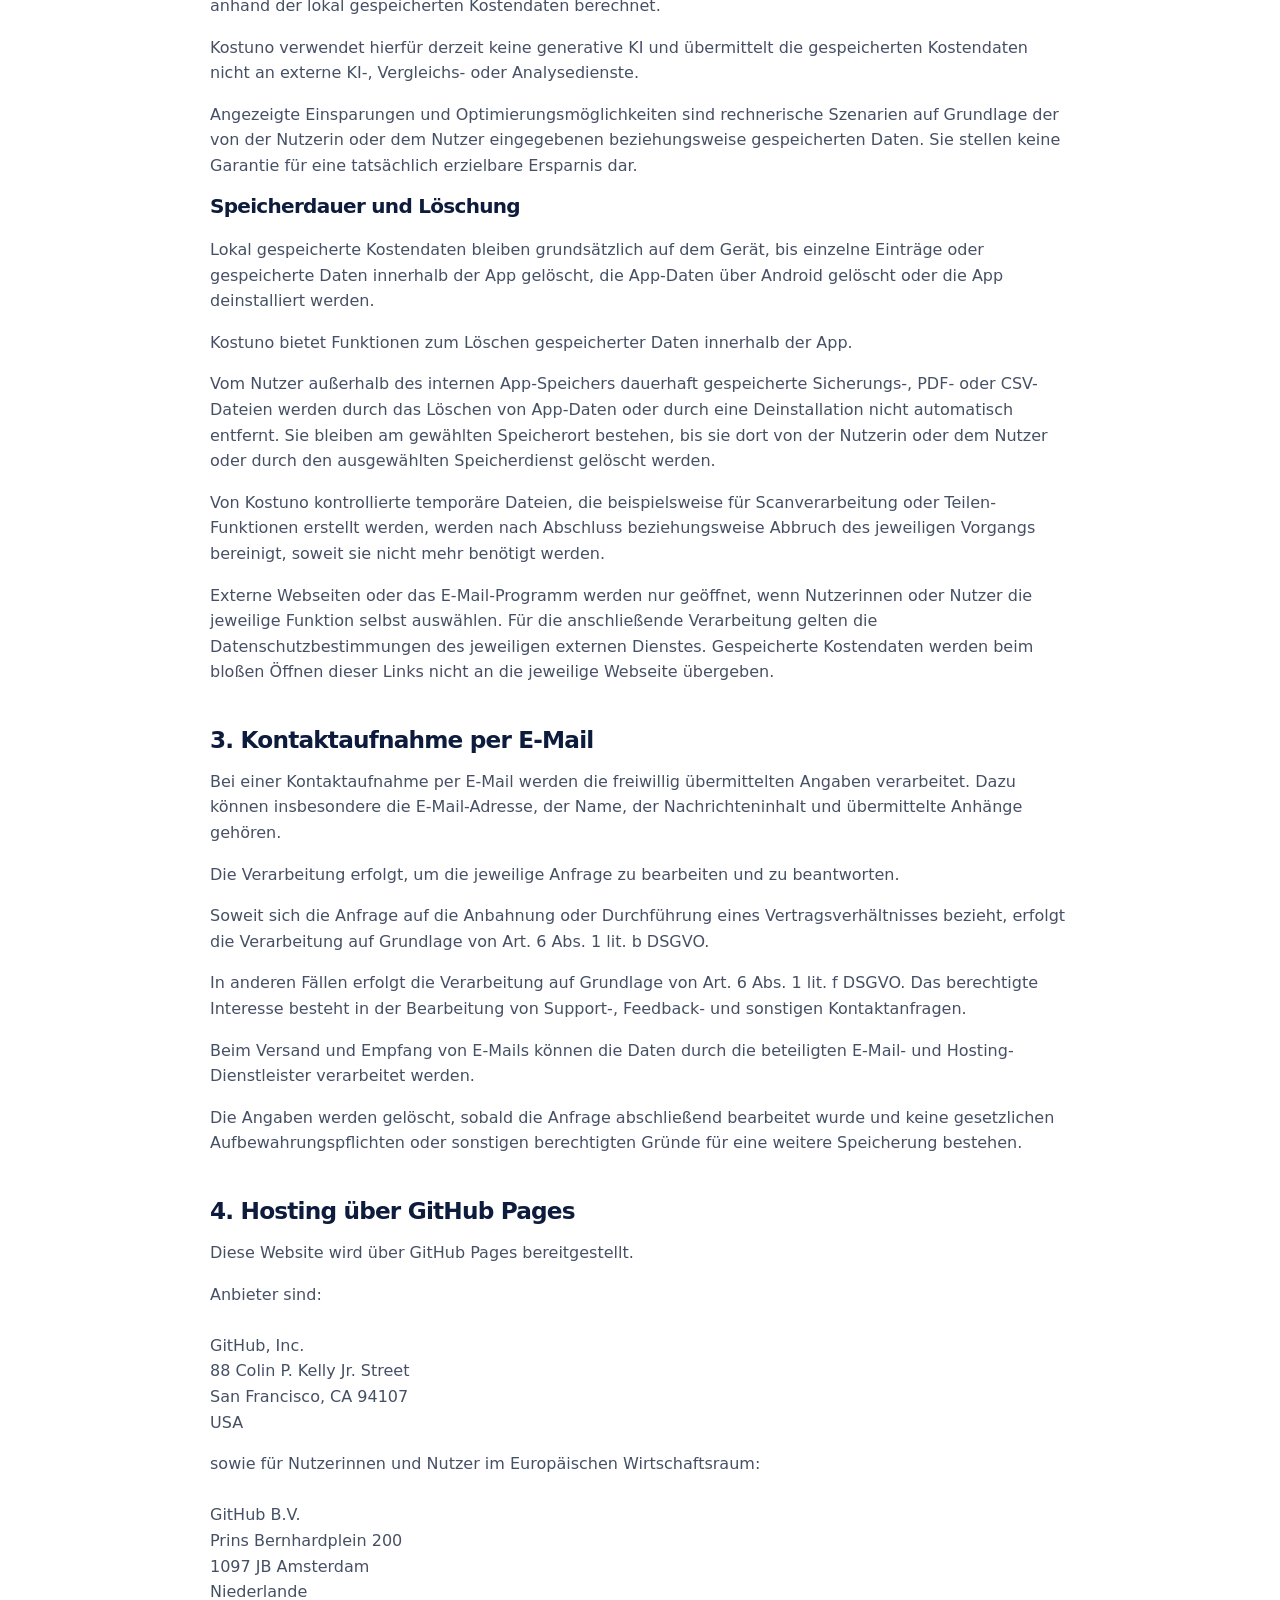
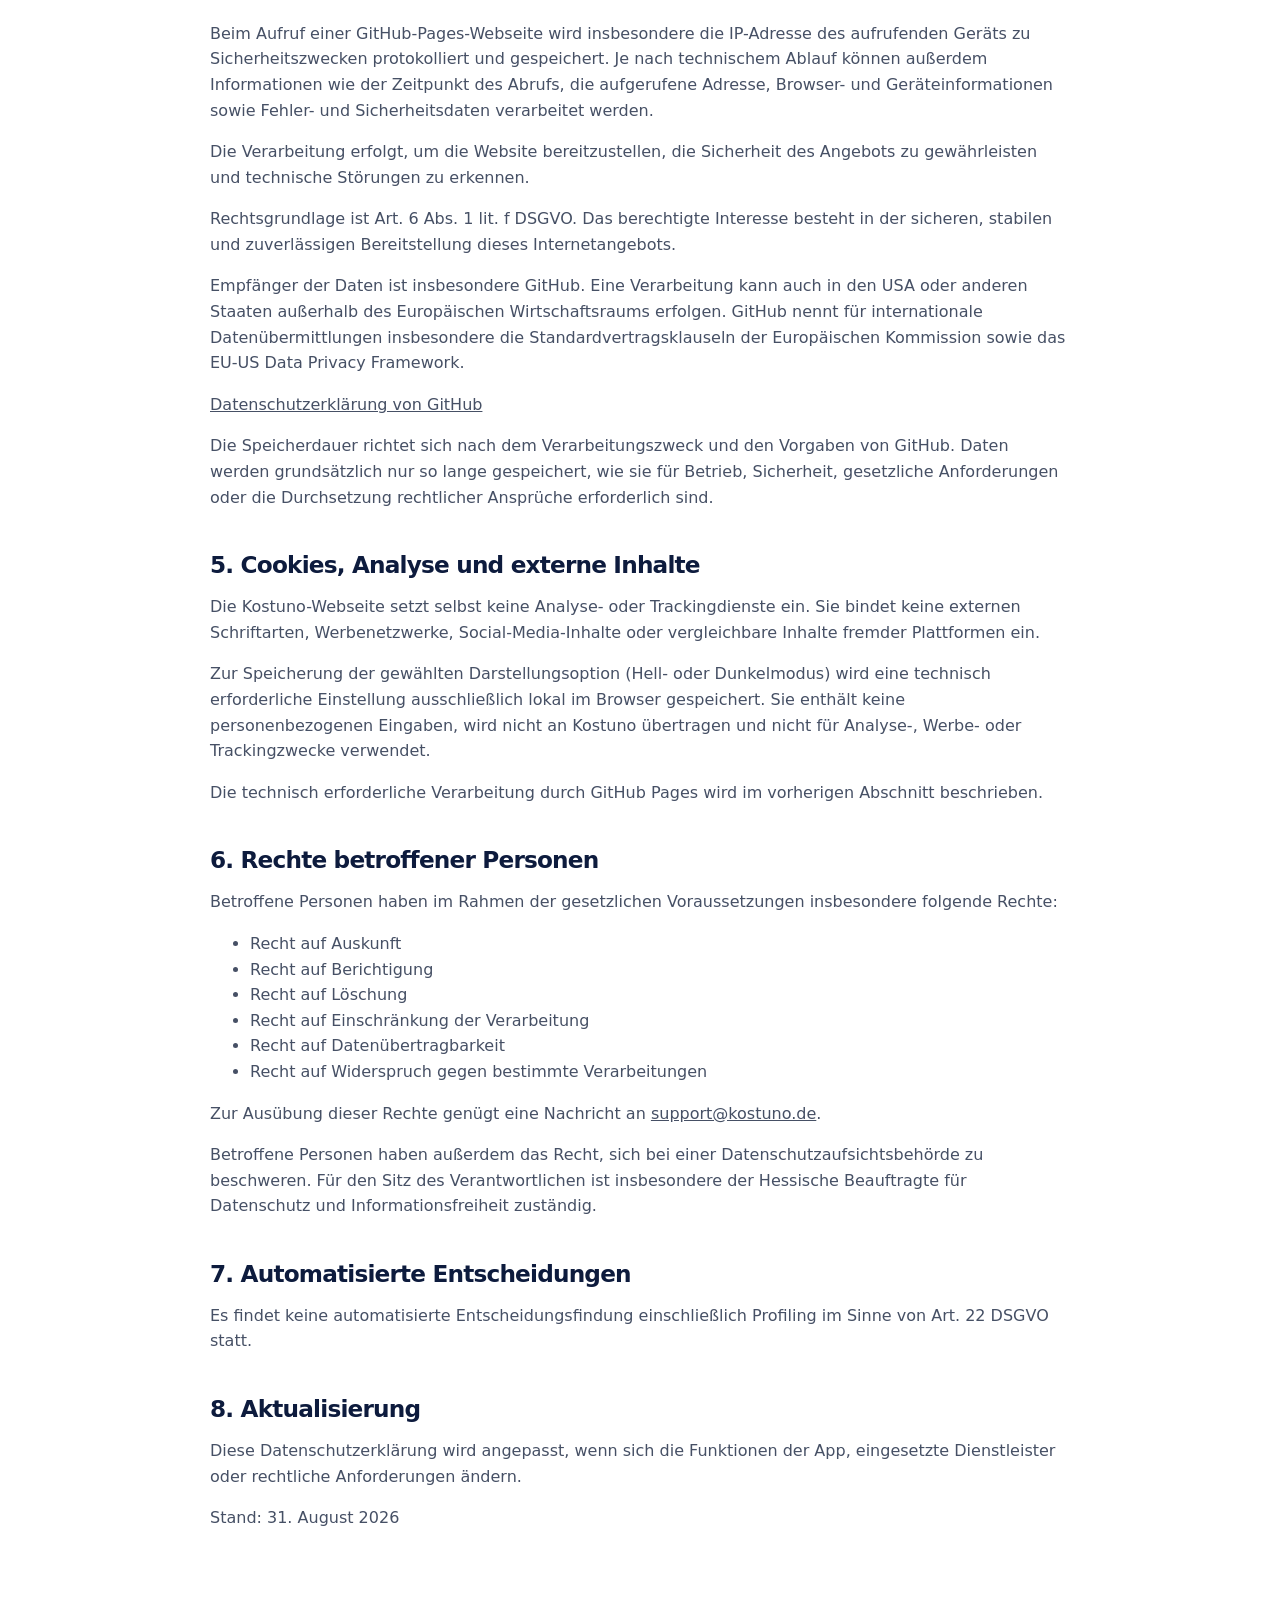
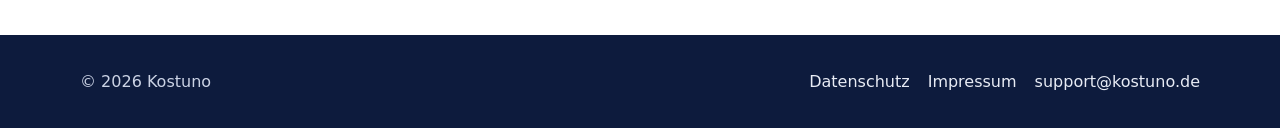
==== commit 66875a40: "Datenschutzerklärung für Kostuno 1.2 aktualisieren" ====
--- a/datenschutz/index.html
+++ b/datenschutz/index.html
@@ -48,29 +48,51 @@
     <p>E-Mail: <a href="mailto:support@kostuno.de">support@kostuno.de</a></p>
 
     <h2>2. Datenschutz in der Kostuno-App</h2>
-    <p>Die Kostuno-App verarbeitet die von Nutzerinnen und Nutzern eingegebenen Berechnungs-, Kosten- und Verlaufsdaten lokal auf dem verwendeten Gerät. Dazu können insbesondere Bezeichnungen und Beträge, Verbrauchs- und Preisangaben, Fahrtstrecken und Kraftstoffarten, Abonnements, einmalige und wiederkehrende Kosten sowie die Auswahl für die Gesamtkosten gehören. Auch Darstellungsoptionen werden lokal gespeichert.</p>
-    <p>Für die Nutzung ist kein Benutzerkonto erforderlich.</p>
-    <p>In der derzeitigen Version werden keine Analyse-, Werbe- oder Trackingdienste eingesetzt. Die innerhalb der App eingegebenen Berechnungsdaten werden nicht automatisch an den Anbieter von Kostuno oder an eigene Server übertragen.</p>
-    <p>Das automatische cloudbasierte Android-Backup der Kostuno-App ist deaktiviert. Kostuno betreibt keine eigene Cloud zur Speicherung dieser App-Daten.</p>
+    <p>Die Kostuno-App verarbeitet die von Nutzerinnen und Nutzern eingegebenen Berechnungs-, Kosten- und Verlaufsdaten grundsätzlich lokal auf dem verwendeten Gerät. Dazu können insbesondere Bezeichnungen und Beträge, Verbrauchs- und Preisangaben, Fahrtstrecken und Kraftstoffarten, Abonnements, einmalige und wiederkehrende Kosten sowie Angaben zur Berechnung und Analyse der Gesamtkosten gehören. Auch Einstellungen und Darstellungsoptionen werden lokal gespeichert.</p>
+    <p>Für die Nutzung von Kostuno ist kein Benutzerkonto erforderlich.</p>
+    <p>Kostuno setzt derzeit keine eigenen Analyse-, Werbe- oder Trackingdienste ein. Die innerhalb der App gespeicherten Kosten- und Berechnungsdaten werden nicht automatisch an den Anbieter von Kostuno oder an eigene Server übertragen.</p>
+    <p>Das automatische cloudbasierte Android-Backup der Kostuno-App ist deaktiviert. Kostuno betreibt keine eigene Cloud zur Speicherung der innerhalb der App erfassten Kostendaten.</p>
+
+    <h3>Belegscanner, Kamera und Bilder</h3>
+    <p>Kostuno bietet eine Funktion zum Erfassen von Belegen. Nutzerinnen und Nutzer können hierfür ausdrücklich eine Scan- beziehungsweise Kamerafunktion starten oder ein Bild über eine vom Betriebssystem bereitgestellte Auswahlfunktion auswählen.</p>
+    <p>Der Zugriff auf die Kamera erfolgt nur im Zusammenhang mit einer vom Nutzer ausgelösten Scanner- beziehungsweise Kamerafunktion. Die Kameraberechtigung wird nicht für Analyse-, Werbe- oder Trackingzwecke verwendet.</p>
+    <p>Zur Erkennung von Text, insbesondere von Datums- und Betragsangaben, verwendet Kostuno eine gerätebasierte Texterkennung mit Google ML Kit. Die eigentliche Texterkennung wird auf dem Gerät durchgeführt.</p>
+    <p>Für die Dokumentenerfassung kann außerdem die ML Kit Document Scanner API verwendet werden. Diese Scanner-Komponente wird über die Google Play-Dienste bereitgestellt. Erforderliche Scanner-Komponenten können dabei von den Google Play-Diensten auf dem Gerät bereitgestellt beziehungsweise verwaltet werden.</p>
+    <p>Kostuno selbst lädt Belegbilder oder den daraus erkannten Text nicht auf eigene Server hoch und betreibt hierfür keinen Cloud-OCR-Dienst.</p>
+    <p>Während der Verarbeitung können Belegbilder, zugeschnittene Bildbereiche und erkannter Text vorübergehend lokal verarbeitet werden. Von Kostuno kontrollierte temporäre Scannerdateien werden nach Abschluss beziehungsweise Verlassen des entsprechenden Verarbeitungsvorgangs bereinigt. Über die Systemauswahl ausgewählte Originalbilder werden von Kostuno nicht gelöscht.</p>
+    <p>Der erkannte Inhalt wird vor der Übernahme zur Prüfung angezeigt und kann von der Nutzerin oder dem Nutzer korrigiert werden. Eine automatische Speicherung eines Belegs allein aufgrund der Texterkennung findet nicht statt. Erst nach ausdrücklicher Bestätigung werden die übernommenen Kosteninformationen in den lokalen Kostendaten gespeichert.</p>
+    <p>Das ursprüngliche Belegbild und der vollständige OCR-Rohtext werden nicht als Bestandteil des Kosteneintrags dauerhaft im Kostuno-Datenspeicher gespeichert.</p>
+    <p>Die automatische Belegerkennung befindet sich derzeit in der Weiterentwicklung und kann fehlerhafte oder unvollständige Ergebnisse liefern. Erkannte Angaben sollten daher vor der Übernahme überprüft werden.</p>
+
+    <h3>Nutzungszähler des Belegscanners</h3>
+    <p>Zur Bereitstellung des für die jeweilige App-Version vorgesehenen Funktionsumfangs kann Kostuno lokal speichern, wie viele Belege erfolgreich über den Belegscanner übernommen wurden.</p>
+    <p>Der Zähler wird ausschließlich lokal auf dem Gerät gespeichert und nicht an Kostuno oder eigene Server übertragen.</p>
+    <p>Das bloße Öffnen des Scanners, ein abgebrochener Scan, ein Fehler bei der Erkennung oder das Verlassen der Überprüfung ohne erfolgreiche Übernahme erhöht diesen Zähler nicht.</p>
 
     <h3>Backup und Wiederherstellung</h3>
-    <p>Auf ausdrückliche Nutzeraktion kann Kostuno eine Sicherungsdatei mit den lokal gespeicherten Berechnungs-, Verlaufs-, Abo- und Einstellungsdaten erstellen. Die Sicherungsdatei wird als nicht verschlüsselte JSON-Datei erstellt und kann persönliche Kosten- und Berechnungsdaten im Klartext enthalten.</p>
-    <p>Der Speicherort wird über die Dateiauswahl des Geräts selbst gewählt. Kostuno lädt die Sicherungsdatei nicht automatisch auf eigene Server oder Cloud-Dienste hoch. Sicherungsdateien sollten daher geschützt und nur an vertrauenswürdigen Orten gespeichert werden.</p>
-    <p>Eine von der Nutzerin oder dem Nutzer ausgewählte Kostuno-Sicherungsdatei kann wieder in die App importiert werden. Auswahl, Prüfung und Wiederherstellung erfolgen lokal auf dem Gerät.</p>
+    <p>Auf ausdrückliche Nutzeraktion kann Kostuno eine Sicherungsdatei mit den lokal gespeicherten Berechnungs-, Verlaufs-, Abo- und Einstellungsdaten erstellen.</p>
+    <p>Aktuelle Kostuno-Sicherungen werden vor dem Speichern mit einem von der Nutzerin oder dem Nutzer vergebenen Passwort verschlüsselt. Hierfür verwendet Kostuno AES-256-GCM und leitet den Schlüssel mit PBKDF2-HMAC-SHA256, 210.000 Iterationen sowie einem zufälligen Salt ab; für jede Sicherung wird außerdem eine zufällige Nonce verwendet. Das Passwort wird von Kostuno nicht dauerhaft gespeichert und kann von Kostuno nicht wiederhergestellt werden.</p>
+    <p>Der Speicherort der Sicherungsdatei wird über die Dateiauswahl des Geräts gewählt. Kostuno lädt Sicherungsdateien nicht automatisch auf eigene Server oder Cloud-Dienste hoch.</p>
+    <p>Wird als Speicherort ein durch einen externen Anbieter bereitgestellter Speicher- oder Cloud-Dienst ausgewählt, erfolgt die weitere Speicherung und Verarbeitung durch diesen Anbieter nach dessen eigenen Datenschutzbedingungen.</p>
+    <p>Eine von der Nutzerin oder dem Nutzer ausgewählte Kostuno-Sicherungsdatei kann wieder in die App importiert werden. Auswahl, Prüfung, Entschlüsselung und Wiederherstellung erfolgen innerhalb der App beziehungsweise auf dem verwendeten Gerät. Bestehende Sicherungen im früheren Legacy-V1-Format können weiterhin importiert werden; neu erstellte Sicherungen werden verschlüsselt.</p>
+    <p>Zum Schutz der Sicherungsdatei sollte ein ausreichend starkes und nur der Nutzerin oder dem Nutzer bekanntes Passwort verwendet werden.</p>
 
     <h3>Export von Kostenübersichten</h3>
-    <p>Auf ausdrückliche Nutzeraktion kann Kostuno Kostenübersichten als PDF- oder CSV-Datei lokal erstellen. Diese Dateien können persönliche Kosteninformationen, Bezeichnungen, Zeiträume und Berechnungsergebnisse enthalten. Kostuno lädt PDF-, CSV- oder Sicherungsdateien nicht automatisch auf eigene Server oder Cloud-Dienste hoch.</p>
+    <p>Auf ausdrückliche Nutzeraktion kann Kostuno Kostenübersichten als PDF- oder CSV-Datei lokal erstellen. Diese Dateien können persönliche Kosteninformationen, Bezeichnungen, Zeiträume und Berechnungsergebnisse enthalten.</p>
+    <p>Kostuno lädt PDF-, CSV- oder Sicherungsdateien nicht automatisch auf eigene Server oder Cloud-Dienste hoch.</p>
     <p>Über die Teilen-Funktion des Geräts kann eine Nutzerin oder ein Nutzer selbst entscheiden, eine erstellte Datei an eine ausgewählte App oder einen externen Dienst zu übergeben. Kostuno wählt den Empfänger nicht automatisch aus. Nach der Übergabe richtet sich die weitere Verarbeitung nach den Datenschutzbedingungen der ausgewählten App oder des ausgewählten Dienstes.</p>
 
-    <h3>Lokale Analysen</h3>
-    <p>Sparpotenzial, Was-wäre-wenn-Simulationen und erweiterte Kostenanalysen werden ausschließlich lokal anhand der gespeicherten Kostendaten berechnet. Dabei werden keine generative KI und keine externen Vergleichs- oder Analysedienste eingesetzt.</p>
+    <h3>Lokale Analysen und Optimierungsszenarien</h3>
+    <p>Kostenübersichten, Sparsimulationen, Optimierungsszenarien und erweiterte Kostenanalysen werden anhand der lokal gespeicherten Kostendaten berechnet.</p>
+    <p>Kostuno verwendet hierfür derzeit keine generative KI und übermittelt die gespeicherten Kostendaten nicht an externe KI-, Vergleichs- oder Analysedienste.</p>
+    <p>Angezeigte Einsparungen und Optimierungsmöglichkeiten sind rechnerische Szenarien auf Grundlage der von der Nutzerin oder dem Nutzer eingegebenen beziehungsweise gespeicherten Daten. Sie stellen keine Garantie für eine tatsächlich erzielbare Ersparnis dar.</p>
 
     <h3>Speicherdauer und Löschung</h3>
-    <p>Lokal gespeicherte Kostendaten bleiben grundsätzlich auf dem Gerät, bis einzelne Einträge, der Verlauf oder die gespeicherten Abonnements und Berechnungen innerhalb der App gelöscht, die App-Daten über Android gelöscht oder die App deinstalliert werden. Kostuno ermöglicht das Löschen einzelner Verlaufseinträge und Abonnements, des gesamten Verlaufs sowie aller gespeicherten Abonnements und Berechnungen.</p>
+    <p>Lokal gespeicherte Kostendaten bleiben grundsätzlich auf dem Gerät, bis einzelne Einträge oder gespeicherte Daten innerhalb der App gelöscht, die App-Daten über Android gelöscht oder die App deinstalliert werden.</p>
+    <p>Kostuno bietet Funktionen zum Löschen gespeicherter Daten innerhalb der App.</p>
     <p>Vom Nutzer außerhalb des internen App-Speichers dauerhaft gespeicherte Sicherungs-, PDF- oder CSV-Dateien werden durch das Löschen von App-Daten oder durch eine Deinstallation nicht automatisch entfernt. Sie bleiben am gewählten Speicherort bestehen, bis sie dort von der Nutzerin oder dem Nutzer oder durch den ausgewählten Speicherdienst gelöscht werden.</p>
-    <p>Temporäre Dateien, die Kostuno für die Übergabe an die Teilen-Funktion erstellt, werden nach Abschluss oder Abbruch des Teilvorgangs wieder aus dem temporären App-Verzeichnis entfernt.</p>
-
-    <p>Externe Webseiten oder das E-Mail-Programm werden nur geöffnet, wenn Nutzerinnen oder Nutzer die jeweilige Funktion selbst auswählen. Für die anschließende Verarbeitung gelten die Datenschutzbestimmungen des jeweiligen externen Dienstes. Gespeicherte Kostendaten werden beim Öffnen dieser Links nicht an die jeweilige Webseite übergeben.</p>
+    <p>Von Kostuno kontrollierte temporäre Dateien, die beispielsweise für Scanverarbeitung oder Teilen-Funktionen erstellt werden, werden nach Abschluss beziehungsweise Abbruch des jeweiligen Vorgangs bereinigt, soweit sie nicht mehr benötigt werden.</p>
+    <p>Externe Webseiten oder das E-Mail-Programm werden nur geöffnet, wenn Nutzerinnen oder Nutzer die jeweilige Funktion selbst auswählen. Für die anschließende Verarbeitung gelten die Datenschutzbestimmungen des jeweiligen externen Dienstes. Gespeicherte Kostendaten werden beim bloßen Öffnen dieser Links nicht an die jeweilige Webseite übergeben.</p>
 
     <h2>3. Kontaktaufnahme per E-Mail</h2>
     <p>Bei einer Kontaktaufnahme per E-Mail werden die freiwillig übermittelten Angaben verarbeitet. Dazu können insbesondere die E-Mail-Adresse, der Name, der Nachrichteninhalt und übermittelte Anhänge gehören.</p>
@@ -126,7 +148,7 @@
 
     <h2>8. Aktualisierung</h2>
     <p>Diese Datenschutzerklärung wird angepasst, wenn sich die Funktionen der App, eingesetzte Dienstleister oder rechtliche Anforderungen ändern.</p>
-    <p>Stand: August 2026</p>
+    <p>Stand: 31. August 2026</p>
   </article>
 </main>
 <footer class="site-footer">
